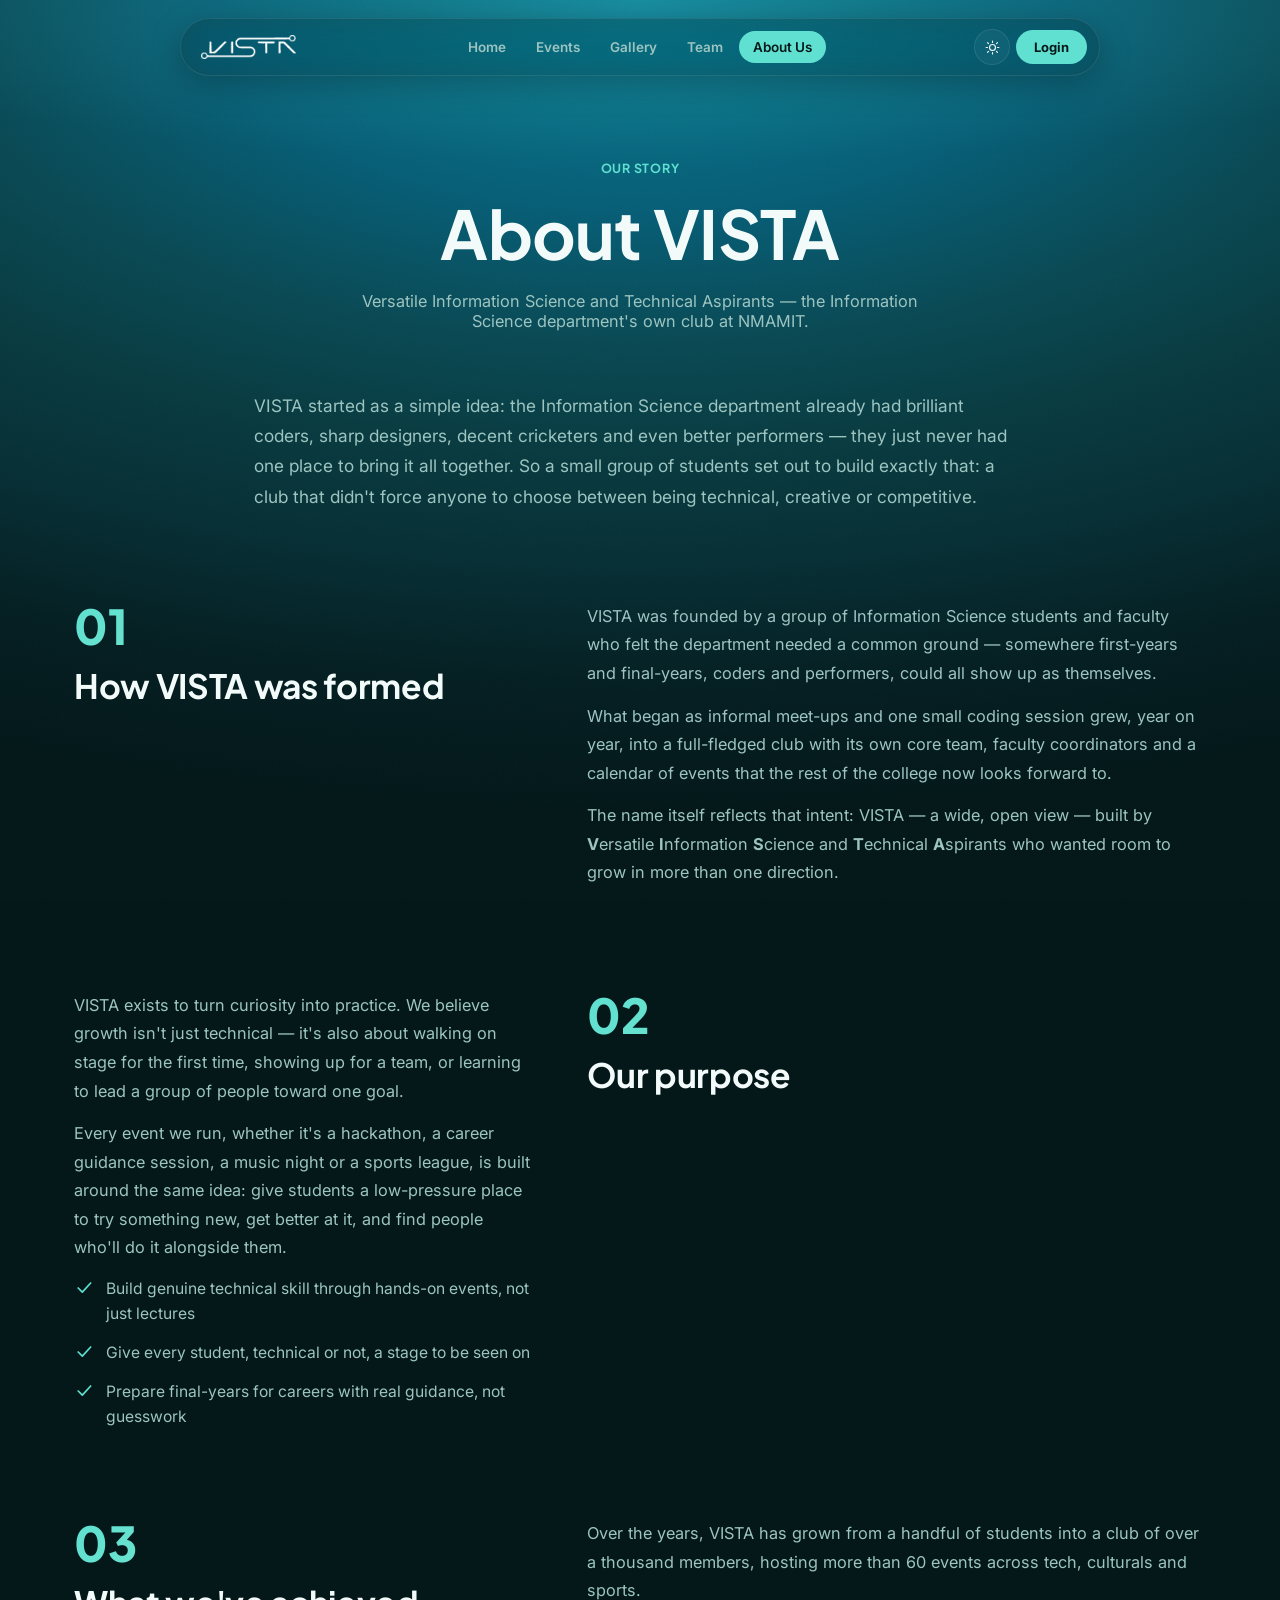
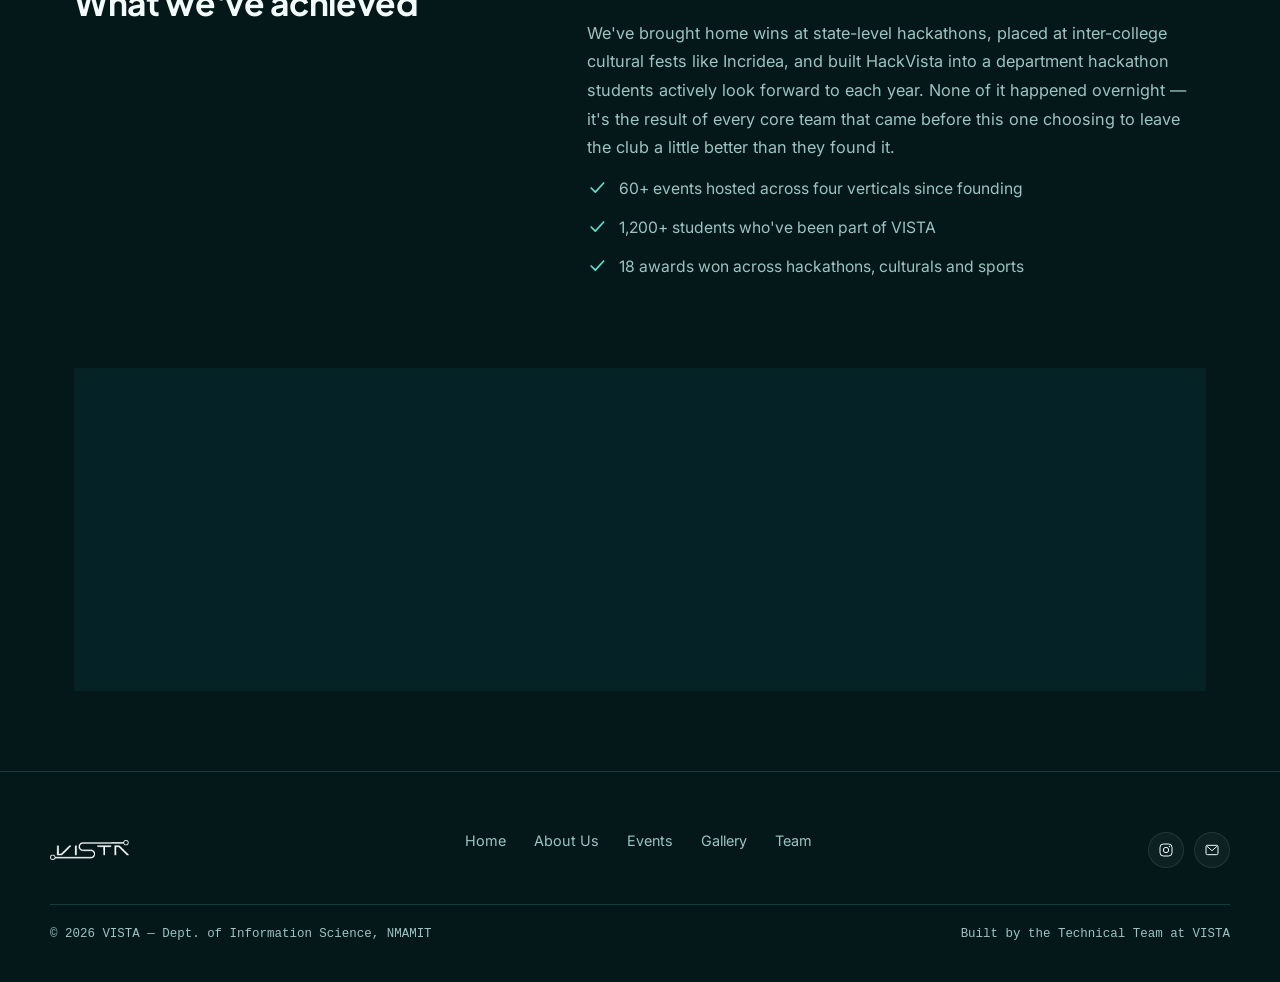
==== about/index.html @ de06e96b "website frontend" ====
<!DOCTYPE html>
<html lang="en" data-theme="dark">
<head>
<meta charset="UTF-8">
<meta name="viewport" content="width=device-width, initial-scale=1.0">
<title>About Us — VISTA</title>
<link rel="preconnect" href="https://fonts.googleapis.com">
<link rel="preconnect" href="https://fonts.gstatic.com" crossorigin>
<link href="https://fonts.googleapis.com/css2?family=Plus+Jakarta+Sans:wght@500;600;700;800&family=Inter:wght@400;500;600;700&display=swap" rel="stylesheet">
<link rel="stylesheet" href="/css/styles.css">
</head>
<body>

<div class="navwrap">
  <nav>
    <a href="/" class="nav-brand">
      <img src="/assets/images/vista-logo.png" alt="Vista logo">
    </a>
    <div class="nav-links" id="navLinks">
      <a href="/">Home</a>
      <a href="/events/">Events</a>
      <a href="/gallery/">Gallery</a>
      <a href="/team/">Team</a>
      <a href="/about/" class="active">About Us</a>
    </div>
    <div class="nav-actions">
      <button class="icon-btn" id="themeToggle" title="Toggle theme">
        <svg id="themeIcon" viewBox="0 0 24 24" fill="none" width="17" height="17"><path d="M12 3v2M12 19v2M5 5l1.4 1.4M17.6 17.6L19 19M3 12h2M19 12h2M5 19l1.4-1.4M17.6 6.4L19 5" stroke="currentColor" stroke-width="1.6" stroke-linecap="round"/><circle cx="12" cy="12" r="4.2" stroke="currentColor" stroke-width="1.6"/></svg>
      </button>
      <button class="login-btn">Login</button>
      <button class="hamburger" id="hamburger"><span></span></button>
    </div>
  </nav>
</div>
<div class="mobile-menu" id="mobileMenu">
  <a href="/">Home</a>
  <a href="/events/">Events</a>
  <a href="/gallery/">Gallery</a>
  <a href="/team/">Team</a>
  <a href="/about/" class="active">About Us</a>
</div>

<main class="page">
  <div class="page-header">
    <span class="eyebrow-label mono">Our Story</span>
    <h1>About VISTA</h1>
    <p>Versatile Information Science and Technical Aspirants — the Information Science department's own club at NMAMIT.</p>
  </div>

  <div class="about-hero-block reveal">
    <p>VISTA started as a simple idea: the Information Science department already had brilliant coders, sharp designers, decent cricketers and even better performers — they just never had one place to bring it all together. So a small group of students set out to build exactly that: a club that didn't force anyone to choose between being technical, creative or competitive.</p>
  </div>

  <div class="about-story">

    <div class="about-row reveal">
      <div class="about-row-media">
        <span class="about-row-num">01</span>
        <h2 style="font-size:clamp(1.5rem,3vw,2.1rem);">How VISTA was formed</h2>
      </div>
      <div class="about-row-text">
        <p>VISTA was founded by a group of Information Science students and faculty who felt the department needed a common ground — somewhere first-years and final-years, coders and performers, could all show up as themselves.</p>
        <p>What began as informal meet-ups and one small coding session grew, year on year, into a full-fledged club with its own core team, faculty coordinators and a calendar of events that the rest of the college now looks forward to.</p>
        <p>The name itself reflects that intent: VISTA — a wide, open view — built by <strong>V</strong>ersatile <strong>I</strong>nformation <strong>S</strong>cience and <strong>T</strong>echnical <strong>A</strong>spirants who wanted room to grow in more than one direction.</p>
      </div>
    </div>

    <div class="about-row reverse reveal">
      <div class="about-row-media">
        <span class="about-row-num">02</span>
        <h2 style="font-size:clamp(1.5rem,3vw,2.1rem);">Our purpose</h2>
      </div>
      <div class="about-row-text">
        <p>VISTA exists to turn curiosity into practice. We believe growth isn't just technical — it's also about walking on stage for the first time, showing up for a team, or learning to lead a group of people toward one goal.</p>
        <p>Every event we run, whether it's a hackathon, a career guidance session, a music night or a sports league, is built around the same idea: give students a low-pressure place to try something new, get better at it, and find people who'll do it alongside them.</p>
        <ul class="about-highlights">
          <li><svg viewBox="0 0 24 24" fill="none"><path d="M5 12l5 5L20 6" stroke="currentColor" stroke-width="2" stroke-linecap="round" stroke-linejoin="round"/></svg>Build genuine technical skill through hands-on events, not just lectures</li>
          <li><svg viewBox="0 0 24 24" fill="none"><path d="M5 12l5 5L20 6" stroke="currentColor" stroke-width="2" stroke-linecap="round" stroke-linejoin="round"/></svg>Give every student, technical or not, a stage to be seen on</li>
          <li><svg viewBox="0 0 24 24" fill="none"><path d="M5 12l5 5L20 6" stroke="currentColor" stroke-width="2" stroke-linecap="round" stroke-linejoin="round"/></svg>Prepare final-years for careers with real guidance, not guesswork</li>
        </ul>
      </div>
    </div>

    <div class="about-row reveal">
      <div class="about-row-media">
        <span class="about-row-num">03</span>
        <h2 style="font-size:clamp(1.5rem,3vw,2.1rem);">What we've achieved</h2>
      </div>
      <div class="about-row-text">
        <p>Over the years, VISTA has grown from a handful of students into a club of over a thousand members, hosting more than 60 events across tech, culturals and sports.</p>
        <p>We've brought home wins at state-level hackathons, placed at inter-college cultural fests like Incridea, and built HackVista into a department hackathon students actively look forward to each year. None of it happened overnight — it's the result of every core team that came before this one choosing to leave the club a little better than they found it.</p>
        <ul class="about-highlights">
          <li><svg viewBox="0 0 24 24" fill="none"><path d="M5 12l5 5L20 6" stroke="currentColor" stroke-width="2" stroke-linecap="round" stroke-linejoin="round"/></svg>60+ events hosted across four verticals since founding</li>
          <li><svg viewBox="0 0 24 24" fill="none"><path d="M5 12l5 5L20 6" stroke="currentColor" stroke-width="2" stroke-linecap="round" stroke-linejoin="round"/></svg>1,200+ students who've been part of VISTA</li>
          <li><svg viewBox="0 0 24 24" fill="none"><path d="M5 12l5 5L20 6" stroke="currentColor" stroke-width="2" stroke-linecap="round" stroke-linejoin="round"/></svg>18 awards won across hackathons, culturals and sports</li>
        </ul>
      </div>
    </div>

    <div class="about-goal-card glass reveal">
      <span class="eyebrow-label">Looking ahead</span>
      <h2>Our current goal</h2>
      <p>Right now, VISTA is focused on making career guidance as core to the club as our hackathons and fests already are — pairing students with mentorship, interview prep and industry exposure earlier in their degree. Alongside that, we're working to expand our tech events, deepen ties with alumni, and make sure every student in the department has a genuine reason to walk through VISTA's door at least once.</p>
    </div>

  </div>
</main>

<div class="lightbox" id="lightbox" aria-hidden="true">
  <button class="lightbox-close" id="lightboxClose" aria-label="Close image">&times;</button>
  <img id="lightboxImg" src="" alt="">
</div>

<footer>
  <div class="footer-inner">
    <div class="footer-brand">
      <img src="/assets/images/vista-logo.png" alt="Vista logo" style="height:20px;width:auto;filter:var(--logo-filter,none);">
    </div>
    <div class="footer-links">
      <a href="/">Home</a>
      <a href="/about/" class="active">About Us</a>
      <a href="/events/">Events</a>
      <a href="/gallery/">Gallery</a>
      <a href="/team/">Team</a>
    </div>
    <div class="social-row">
      <a class="icon-btn" href="https://www.instagram.com/vista_nmamit/" target="_blank" rel="noopener" aria-label="Instagram"><svg viewBox="0 0 24 24" width="16" height="16" fill="none"><rect x="3" y="3" width="18" height="18" rx="5" stroke="currentColor" stroke-width="1.5"/><circle cx="12" cy="12" r="4" stroke="currentColor" stroke-width="1.5"/><circle cx="17.2" cy="6.8" r="1" fill="currentColor"/></svg></a>
      <a class="icon-btn" href="#" aria-label="Email"><svg viewBox="0 0 24 24" width="16" height="16" fill="none"><rect x="3" y="5" width="18" height="14" rx="2" stroke="currentColor" stroke-width="1.5"/><path d="M4 6l8 7 8-7" stroke="currentColor" stroke-width="1.5"/></svg></a>
    </div>
  </div>
  <div class="footer-bottom">
    <span>© 2026 VISTA — Dept. of Information Science, NMAMIT</span>
    <span>Built by the Technical Team at VISTA</span>
  </div>
</footer>

<script src="/js/main.js"></script>
</body>
</html>
---- css/styles.css ----
:root[data-theme="dark"]{
  --bg-deep:#04181A;
  --bg-mid:#0B2C2E;
  --bg-light:#123E40;
  --card:rgba(18,62,64,0.45);
  --card-solid:#0E3335;
  --accent:#5FE0D0;
  --accent-2:#8FE9C9;
  --accent-dim:#2E8C86;
  --text-primary:#F2FBFA;
  --text-muted:#9CC4C0;
  --border:rgba(95,224,208,0.18);
  --glass-bg:rgba(14,51,53,0.4);
  --glass-border:rgba(255,255,255,0.09);
  --grain-opacity:0.05;
  --page-gradient:radial-gradient(ellipse 130% 90% at 50% 0%, #0B7E97 0%, #086C82 14%, #075E76 26%, #0A4A55 42%, #093B40 56%, #072F35 70%, #051F22 85%, #04181A 100%);
  --cursor-glow:rgba(95,224,208,0.5);
}
/* Fixed gradient (matches the VISTA logo's own background) — stays constant across themes so the
   logo and hero always blend correctly, no matter which theme is active. */
:root{
  --hero-gradient:radial-gradient(ellipse 130% 90% at 50% 0%, #0B7E97 0%, #086C82 14%, #075E76 26%, #0A4A55 42%, #093B40 56%, #072F35 70%, #051F22 85%, #04181A 100%);
}
:root[data-theme="light"]{
  --bg-deep:#F3FAF9;
  --bg-mid:#E7F3F1;
  --bg-light:#DBEEEC;
  --card:rgba(255,255,255,0.55);
  --card-solid:#FFFFFF;
  --accent:#0E8C82;
  --accent-2:#159C7C;
  --accent-dim:#5FBDB2;
  --text-primary:#082A2B;
  --text-muted:#456866;
  --border:rgba(14,140,130,0.2);
  --glass-bg:rgba(255,255,255,0.45);
  --glass-border:rgba(14,140,130,0.15);
  --grain-opacity:0.03;
  --logo-filter:invert(1) brightness(0.35) sepia(1) saturate(4) hue-rotate(130deg);
  --page-gradient:radial-gradient(ellipse 130% 90% at 50% 0%, #8FE0D6 0%, #A9E8DF 14%, #C7F0E8 28%, #DEF5F0 44%, #EBF9F5 60%, #F3FAF9 80%, #F3FAF9 100%);
  --cursor-glow:rgba(14,140,130,0.45);
}
*{margin:0;padding:0;box-sizing:border-box;}
html{scroll-behavior:smooth;}
body{
  background:var(--page-gradient) fixed;
  background-color:var(--bg-deep);
  background-size:cover;
  color:var(--text-primary);
  font-family:'Inter',sans-serif;
  overflow-x:hidden;
  transition:background-color .4s ease,color .4s ease;
  position:relative;
}
h1,h2,h3,.display{font-family:'Plus Jakarta Sans',sans-serif; font-weight:700; letter-spacing:-0.01em;}
.mono{font-family:'Plus Jakarta Sans',sans-serif; letter-spacing:0.02em;}
a{color:inherit; text-decoration:none;}
img{max-width:100%; display:block;}
button{font-family:inherit;}

/* subtle grain, kept very light so it reads as texture not "scanline" tech */
body::before{
  content:"";
  position:fixed;inset:0;
  pointer-events:none;
  z-index:998;
  opacity:calc(var(--grain-opacity) * 0.5);
  background-image:url("data:image/svg+xml,%3Csvg xmlns='http://www.w3.org/2000/svg' width='120' height='120'%3E%3Cfilter id='n'%3E%3CfeTurbulence type='fractalNoise' baseFrequency='0.9' numOctaves='2' stitchTiles='stitch'/%3E%3C/filter%3E%3Crect width='100%25' height='100%25' filter='url(%23n)'/%3E%3C/svg%3E");
  mix-blend-mode:overlay;
}

/* ===== Glass Navbar ===== */
.navwrap{position:fixed; top:18px; left:0; right:0; z-index:100; display:flex; justify-content:center; padding:0 20px;}
nav{
  display:flex; align-items:center; gap:6px;
  padding:10px 12px 10px 20px;
  background:var(--glass-bg);
  backdrop-filter:blur(18px) saturate(160%);
  -webkit-backdrop-filter:blur(18px) saturate(160%);
  border:1px solid var(--glass-border);
  border-radius:100px;
  box-shadow:0 8px 32px rgba(0,0,0,0.25);
  transition:background .3s ease,border-color .3s ease;
  max-width:920px; width:100%;
}
.nav-brand{display:flex; align-items:center; gap:9px; margin-right:10px; white-space:nowrap;}
.nav-brand img{height:24px; width:auto; display:block; filter:var(--logo-filter,none);}
.nav-brand span{font-family:'Plus Jakarta Sans',sans-serif; font-weight:700; font-size:15px; letter-spacing:0.04em;}
.nav-links{display:flex; align-items:center; justify-content:center; gap:2px; flex:1;}
.nav-links a{
  position:relative; padding:8px 14px; font-size:13.5px; font-weight:600;
  color:var(--text-muted); border-radius:100px; transition:color .25s;
}
.nav-links a:hover{color:var(--text-primary);}
.nav-links a.active{color:var(--bg-deep); background:var(--accent);}
.nav-actions{display:flex; align-items:center; gap:6px;}
.icon-btn{
  width:36px; height:36px; border-radius:50%; border:1px solid var(--glass-border);
  background:rgba(255,255,255,0.04); display:flex; align-items:center; justify-content:center;
  color:var(--text-primary); transition:background .2s,transform .2s; flex-shrink:0;
}
.icon-btn:hover{background:rgba(255,255,255,0.1); transform:scale(1.06);}
.login-btn{
  padding:9px 18px; border-radius:100px; background:var(--accent); color:var(--bg-deep);
  font-weight:700; font-size:13px; border:none; white-space:nowrap; transition:transform .2s,box-shadow .2s;
}
.login-btn:hover{transform:translateY(-1px); box-shadow:0 6px 18px rgba(95,224,208,0.35);}
.hamburger{display:none; width:36px; height:36px; border-radius:50%; border:1px solid var(--glass-border); background:rgba(255,255,255,0.04); align-items:center; justify-content:center;}
.hamburger span{display:block; width:16px; height:1.5px; background:var(--text-primary); position:relative;}
.hamburger span::before,.hamburger span::after{content:"";position:absolute;left:0;width:16px;height:1.5px;background:var(--text-primary);}
.hamburger span::before{top:-5px;} .hamburger span::after{top:5px;}

.mobile-menu{
  position:fixed; top:80px; left:16px; right:16px; z-index:99;
  background:var(--glass-bg); backdrop-filter:blur(20px);
  border:1px solid var(--glass-border); border-radius:22px; padding:14px;
  display:none; flex-direction:column; gap:2px;
  box-shadow:0 12px 40px rgba(0,0,0,0.3);
}
.mobile-menu.open{display:flex;}
.mobile-menu a{padding:13px 16px; border-radius:14px; font-weight:600; color:var(--text-primary); font-size:15px;}
.mobile-menu a.active{background:var(--accent); color:var(--bg-deep);}

@media(max-width:860px){
  .nav-links{display:none;}
  .hamburger{display:flex;}
}

/* ===== Pages ===== */
.page{display:block;}

/* ===== HERO — full logo-gradient cover ===== */
.hero{
  position:relative; min-height:100vh; display:flex; flex-direction:column; align-items:center; justify-content:center;
  text-align:center; overflow:hidden; padding:120px 20px 80px;
  background:var(--hero-gradient);
}
.hero::after{
  content:""; position:absolute; inset:0;
  background-image:url("data:image/svg+xml,%3Csvg xmlns='http://www.w3.org/2000/svg' width='140' height='140'%3E%3Cfilter id='n'%3E%3CfeTurbulence type='fractalNoise' baseFrequency='0.85' numOctaves='3' stitchTiles='stitch'/%3E%3C/filter%3E%3Crect width='100%25' height='100%25' filter='url(%23n)'/%3E%3C/svg%3E");
  opacity:0.05; mix-blend-mode:overlay; pointer-events:none;
}
/* soft floating blobs instead of circuit lines — warmer, less "techy" */
.hero-blobs{position:absolute; inset:0; pointer-events:none; overflow:hidden;}
.hero-blobs .blob{position:absolute; border-radius:50%; filter:blur(70px); opacity:.45; animation:floatBlob 14s ease-in-out infinite;}
.blob.b1{width:420px; height:420px; background:#5FE0D0; top:-120px; left:-80px; animation-delay:0s;}
.blob.b2{width:360px; height:360px; background:#8FE9C9; bottom:-140px; right:-60px; animation-delay:-4s;}
.blob.b3{width:280px; height:280px; background:#0B7E97; top:40%; left:60%; animation-delay:-8s;}
@keyframes floatBlob{0%,100%{transform:translate(0,0) scale(1);}50%{transform:translate(30px,-30px) scale(1.08);}}
.hero-inner{position:relative; z-index:2; max-width:880px;}
.hero-eyebrow{
  display:inline-flex; align-items:center; gap:8px; padding:7px 16px; border-radius:100px;
  background:rgba(255,255,255,0.08); border:1px solid rgba(255,255,255,0.18);
  backdrop-filter:blur(10px); font-family:'Plus Jakarta Sans',sans-serif; font-weight:600; font-size:12.5px;
  letter-spacing:0.05em; color:#EAFBF8; margin-bottom:32px;
}
.hero-eyebrow .dot{width:6px;height:6px;border-radius:50%;background:#7CFFE0; box-shadow:0 0 8px #7CFFE0; animation:pulse 1.8s infinite;}
@keyframes pulse{0%,100%{opacity:1;}50%{opacity:.3;}}
.hero-logo{
  width:min(680px,86vw); height:auto; margin:0 auto 28px; display:block;
  filter:drop-shadow(0 6px 40px rgba(0,0,0,0.25));
  animation:heroFloat 6s ease-in-out infinite;
}
@keyframes heroFloat{0%,100%{transform:translateY(0);}50%{transform:translateY(-10px);}}
.hero .hero-fullname{
  font-family:'Plus Jakarta Sans',sans-serif; font-weight:700; font-size:clamp(.85rem,1.6vw,1.05rem);
  letter-spacing:0.08em; text-transform:uppercase; color:#7CFFE0; margin:0 auto 18px;
}
.hero p.tagline{
  font-size:clamp(1.05rem,2vw,1.35rem); color:rgba(255,255,255,0.88); font-weight:400;
  max-width:560px; margin:0 auto 40px; line-height:1.55;
}
.hero-ctas{display:flex; gap:14px; justify-content:center; flex-wrap:wrap;}
.btn-solid{
  padding:15px 30px; border-radius:100px; background:#FFFFFF; color:#054A56; font-weight:700;
  font-size:14.5px; border:none; transition:transform .25s,box-shadow .25s;
}
.btn-solid:hover{transform:translateY(-2px); box-shadow:0 10px 30px rgba(255,255,255,0.25);}
.btn-ghost{
  padding:15px 30px; border-radius:100px; background:rgba(255,255,255,0.08); color:#fff; font-weight:700;
  font-size:14.5px; border:1px solid rgba(255,255,255,0.35); backdrop-filter:blur(10px);
  transition:transform .25s,background .25s;
}
.btn-ghost:hover{transform:translateY(-2px); background:rgba(255,255,255,0.16);}
.scroll-cue{position:absolute; bottom:34px; left:50%; transform:translateX(-50%); z-index:2; display:flex; flex-direction:column; align-items:center; gap:8px;}
.scroll-cue span{font-family:'Space Mono',monospace; font-size:10px; letter-spacing:0.2em; color:rgba(255,255,255,0.7); text-transform:uppercase;}
.scroll-cue .mouse{width:22px; height:36px; border:1.5px solid rgba(255,255,255,0.55); border-radius:12px; position:relative;}
.scroll-cue .mouse::before{content:""; position:absolute; top:6px; left:50%; width:3px; height:7px; background:#fff; border-radius:2px; transform:translateX(-50%); animation:scrolldown 1.6s infinite;}
@keyframes scrolldown{0%{opacity:1; top:6px;}70%{opacity:0; top:18px;}100%{opacity:0; top:6px;}}

/* ===== Sections common ===== */
section.block{padding:110px 24px; max-width:1180px; margin:0 auto; position:relative;}
.eyebrow-label{font-family:'Plus Jakarta Sans',sans-serif; font-weight:700; font-size:12.5px; letter-spacing:0.06em; text-transform:uppercase; color:var(--accent); margin-bottom:14px; display:block;}
.section-head{max-width:640px; margin-bottom:60px;}
.section-head h2{font-size:clamp(2.1rem,4.5vw,3.2rem); line-height:1.05; margin-bottom:16px;}
.section-head p{color:var(--text-muted); font-size:1.05rem; line-height:1.6;}

.reveal{opacity:0; transform:translateY(44px) scale(.97); transition:opacity 1s cubic-bezier(.2,.8,.2,1),transform 1s cubic-bezier(.2,.8,.2,1);}
.reveal.in{opacity:1; transform:translateY(0) scale(1);}

/* Glass card base */
.glass{
  background:var(--glass-bg);
  backdrop-filter:blur(16px) saturate(160%);
  -webkit-backdrop-filter:blur(16px) saturate(160%);
  border:1px solid var(--glass-border);
  border-radius:22px;
}

/* About + What we do */
.about-grid{display:grid; grid-template-columns:1.1fr 1fr; gap:60px; align-items:start;}
.about-grid p{color:var(--text-muted); line-height:1.75; font-size:1.02rem; margin-bottom:16px;}
.what-grid{display:grid; grid-template-columns:repeat(2,1fr); gap:22px; margin-top:16px;}
.what-card{
  position:relative; overflow:hidden; border-radius:26px; min-height:340px;
  display:flex; flex-direction:column; justify-content:flex-end; padding:32px;
  transition:transform .45s cubic-bezier(.2,.8,.2,1);
}
.what-card:hover{transform:translateY(-8px) scale(1.01);}
.what-card .what-bg{position:absolute; inset:0; z-index:0;}
.what-card .what-bg img{width:100%; height:100%; object-fit:cover; transition:transform .6s ease;}
.what-card:hover .what-bg img{transform:scale(1.08);}
.what-card .what-bg::after{
  content:""; position:absolute; inset:0;
  background:linear-gradient(180deg, rgba(4,24,26,0.05) 0%, rgba(4,24,26,0.55) 55%, rgba(4,24,26,0.92) 100%);
}
.what-card .what-content{position:relative; z-index:1;}
.what-card .what-icon{
  width:48px; height:48px; border-radius:14px; background:rgba(255,255,255,0.14);
  backdrop-filter:blur(6px); display:flex; align-items:center; justify-content:center; margin-bottom:16px;
}
.what-card .what-icon svg{width:24px;height:24px; color:#fff;}
.what-card h3{font-size:1.5rem; margin-bottom:8px; color:#fff;}
.what-card p{color:rgba(255,255,255,0.82); font-size:.98rem; line-height:1.55; max-width:420px;}
@media(max-width:900px){.about-grid{grid-template-columns:1fr;} .what-grid{grid-template-columns:1fr;}}

/* Achievements — modern editorial style, same bg as rest of site */
.ach-band{position:relative; overflow:hidden;}
.ach-stats-row{
  display:flex; flex-wrap:wrap; gap:0; margin-bottom:64px;
  border-top:1px solid var(--border); border-bottom:1px solid var(--border);
}
.ach-stat-card{
  flex:1; min-width:160px; padding:36px 24px; text-align:left; position:relative;
}
.ach-stat-card:not(:last-child)::after{
  content:""; position:absolute; top:20%; bottom:20%; right:0; width:1px; background:var(--border);
}
.ach-stat-card .stat{font-family:'Plus Jakarta Sans',sans-serif; font-weight:800; font-size:clamp(2.2rem,4.2vw,3.4rem); line-height:1; background:linear-gradient(135deg,var(--accent),var(--accent-2)); -webkit-background-clip:text; background-clip:text; color:transparent;}
.ach-stat-card .label{color:var(--text-muted); font-size:.88rem; margin-top:10px; letter-spacing:.02em;}
@media(max-width:700px){.ach-stat-card{min-width:50%;} .ach-stat-card:nth-child(2)::after{display:none;}}

.wins-grid{display:grid; grid-template-columns:repeat(3,1fr); gap:22px;}
.win-card{
  position:relative; overflow:hidden; border-radius:24px; min-height:300px;
  display:flex; flex-direction:column; justify-content:flex-end; padding:26px;
  transition:transform .45s cubic-bezier(.2,.8,.2,1);
}
.win-card:hover{transform:translateY(-8px) scale(1.01);}
.win-card .win-bg{position:absolute; inset:0; z-index:0;}
.win-card .win-bg img{width:100%; height:100%; object-fit:cover; transition:transform .6s ease;}
.win-card:hover .win-bg img{transform:scale(1.08);}
.win-card .win-bg::after{
  content:""; position:absolute; inset:0;
  background:linear-gradient(180deg, rgba(4,24,26,0.1) 0%, rgba(4,24,26,0.55) 55%, rgba(4,24,26,0.92) 100%);
}
.win-card .win-content{position:relative; z-index:1;}
.win-card .badge{
  position:absolute; top:20px; right:20px; z-index:1;
  width:42px; height:42px; border-radius:50%; display:flex; align-items:center; justify-content:center;
  background:rgba(255,255,255,0.14); backdrop-filter:blur(8px); border:1px solid rgba(255,255,255,0.25);
  font-size:19px;
}
.win-card h4{font-size:1.15rem; margin-bottom:4px; line-height:1.3; color:#fff;}
.win-card .win-event{color:var(--accent-2); font-size:.8rem; font-weight:600; margin-bottom:5px; display:block;}
.win-card p.win-year{color:rgba(255,255,255,0.72); font-size:.8rem;}
@media(max-width:900px){.wins-grid{grid-template-columns:1fr;}}

/* Footer */
footer{padding:60px 24px 40px; border-top:1px solid var(--border); margin-top:40px;}
.footer-inner{max-width:1180px; margin:0 auto; display:flex; justify-content:space-between; flex-wrap:wrap; gap:30px;}
.footer-brand{display:flex; align-items:center; gap:10px;}
.footer-brand span{font-family:'Syne',sans-serif; font-weight:700; letter-spacing:.06em;}
.footer-links{display:flex; gap:28px; flex-wrap:wrap;}
.footer-links a{color:var(--text-muted); font-size:.9rem; transition:color .2s;}
.footer-links a:hover{color:var(--accent);}
.social-row{display:flex; gap:10px;}
.footer-bottom{max-width:1180px; margin:36px auto 0; padding-top:22px; border-top:1px solid var(--border); font-size:.78rem; color:var(--text-muted); font-family:'Space Mono',monospace; display:flex; justify-content:space-between; flex-wrap:wrap; gap:10px;}

/* ===== Page header for inner pages ===== */
.page-header{padding:160px 24px 60px; text-align:center; position:relative; overflow:hidden;}
.page-header::before{
  content:""; position:absolute; inset:0; z-index:-1;
  background:radial-gradient(ellipse 100% 60% at 50% 0%, rgba(95,224,208,0.16), transparent 70%);
}
.page-header .eyebrow-label{justify-content:center; display:flex;}
.page-header h1{font-size:clamp(2.6rem,6vw,4.2rem);}
.page-header p{color:var(--text-muted); max-width:560px; margin:16px auto 0; font-size:1.02rem;}

/* ===== Events ===== */
.events-grid{max-width:1180px; margin:0 auto; padding:0 24px 120px; display:grid; grid-template-columns:repeat(2,1fr); gap:26px;}
.event-card{overflow:hidden; display:flex; flex-direction:column; transition:transform .35s, border-color .35s;}
.event-card:hover{transform:translateY(-6px); border-color:var(--accent);}
.event-poster{position:relative; aspect-ratio:16/9; overflow:hidden;}
.event-poster img{width:100%; height:100%; object-fit:cover; transition:transform .5s;}
.event-card:hover .event-poster img{transform:scale(1.06);}
.event-tag{position:absolute; top:14px; left:14px; padding:6px 12px; border-radius:100px; background:rgba(4,24,26,0.6); backdrop-filter:blur(8px); font-family:'Space Mono',monospace; font-size:10.5px; letter-spacing:.08em; color:#fff; text-transform:uppercase; border:1px solid rgba(255,255,255,0.2);}
.event-body{padding:24px;}
.event-body h3{font-size:1.3rem; margin-bottom:10px;}
.event-body p.desc{color:var(--text-muted); font-size:.92rem; line-height:1.6; margin-bottom:18px;}
.event-meta{display:grid; grid-template-columns:1fr 1fr; gap:10px; font-size:.82rem; color:var(--text-muted); border-top:1px solid var(--border); padding-top:16px;}
.event-meta div{display:flex; gap:8px; align-items:flex-start;}
.event-meta svg{width:15px;height:15px; flex-shrink:0; color:var(--accent); margin-top:1px;}
.event-meta b{color:var(--text-primary); font-weight:600; display:block; font-size:.82rem;}
@media(max-width:800px){.events-grid{grid-template-columns:1fr;}}

/* ===== Gallery ===== */
.gallery-list{max-width:1180px; margin:0 auto; padding:0 24px 120px; display:flex; flex-direction:column; gap:70px;}
.gallery-event-head{display:flex; justify-content:space-between; align-items:flex-end; margin-bottom:22px; flex-wrap:wrap; gap:14px;}
.gallery-event-head h3{font-size:1.5rem;}
.gallery-event-head .gdate{color:var(--text-muted); font-family:'Space Mono',monospace; font-size:.78rem;}
.drive-btn{display:inline-flex; align-items:center; gap:8px; padding:10px 18px; border-radius:100px; font-size:.82rem; font-weight:700; color:var(--bg-deep); background:var(--accent); transition:transform .2s;}
.drive-btn:hover{transform:translateY(-2px);}
.photo-row{display:grid; grid-template-columns:repeat(4,1fr); gap:14px;}
.photo-row a{border-radius:16px; overflow:hidden; aspect-ratio:1/1; position:relative; display:block;}
.photo-row img{width:100%;height:100%;object-fit:cover; transition:transform .4s;}
.photo-row a:hover img{transform:scale(1.08);}
.photo-row a::after{content:"";position:absolute;inset:0;background:linear-gradient(180deg,transparent 60%,rgba(0,0,0,.35));}
@media(max-width:760px){.photo-row{grid-template-columns:repeat(2,1fr);}}

/* ===== Team ===== */
.team-section{max-width:1180px; margin:0 auto; padding:0 24px 60px;}
.team-group-title{display:flex; align-items:center; gap:14px; margin:70px 0 28px;}
.team-group-title h3{font-size:1.5rem; white-space:nowrap;}
.team-group-title .rule{flex:1; height:1px; background:var(--border);}
.team-grid{display:grid; grid-template-columns:repeat(4,1fr); gap:22px;}
.team-card{overflow:hidden; text-align:center; padding-bottom:22px; transition:transform .3s,border-color .3s;}
.team-card:hover{transform:translateY(-6px); border-color:var(--accent);}
.team-photo{aspect-ratio:1/1; overflow:hidden;}
.team-photo img{width:100%;height:100%;object-fit:cover;}
.team-card h4{margin:18px 0 3px; font-size:1.05rem;}
.team-card .role{color:var(--accent); font-family:'Space Mono',monospace; font-size:.72rem; letter-spacing:.06em; text-transform:uppercase; margin-bottom:14px; display:block;}
.team-social{display:flex; justify-content:center; gap:10px;}
.team-social a{width:32px;height:32px; border-radius:50%; border:1px solid var(--glass-border); display:flex; align-items:center; justify-content:center; color:var(--text-muted); transition:.2s;}
.team-social a:hover{background:var(--accent); color:var(--bg-deep); border-color:var(--accent);}
.team-social svg{width:15px;height:15px;}
@media(max-width:900px){.team-grid{grid-template-columns:repeat(2,1fr);}}

/* ===== Lightbox ===== */
.lightbox{position:fixed; inset:0; z-index:1000; background:rgba(2,10,11,0.92); display:none; align-items:center; justify-content:center; padding:50px; cursor:zoom-out;}
.lightbox.open{display:flex;}
.lightbox img{max-width:92vw; max-height:88vh; width:auto; height:auto; border-radius:14px; box-shadow:0 24px 70px rgba(0,0,0,0.55); opacity:0; transform:scale(.96); transition:opacity .25s ease, transform .25s ease;}
.lightbox.open img{opacity:1; transform:scale(1);}
.lightbox-close{
  position:fixed; top:26px; right:28px; width:44px; height:44px; border-radius:50%;
  background:rgba(255,255,255,0.08); border:1px solid rgba(255,255,255,0.25); color:#fff;
  font-size:22px; line-height:1; display:flex; align-items:center; justify-content:center;
  cursor:pointer; transition:background .2s,transform .2s; z-index:1001;
}
.lightbox-close:hover{background:rgba(255,255,255,0.18); transform:scale(1.06);}
.photo-row a{cursor:zoom-in;}

/* ===== About page ===== */
.about-hero-block{max-width:820px; margin:0 auto 90px; padding:0 24px;}
.about-hero-block p{color:var(--text-muted); font-size:1.08rem; line-height:1.75;}
.about-story{max-width:1180px; margin:0 auto; padding:0 24px 40px; display:flex; flex-direction:column; gap:90px;}
.about-row{display:grid; grid-template-columns:0.85fr 1.15fr; gap:56px; align-items:start;}
.about-row.reverse .about-row-media{order:2;}
.about-row.reverse .about-row-text{order:1;}
.about-row-text p{color:var(--text-muted); line-height:1.75; font-size:1.02rem; margin-bottom:14px;}
.about-row-num{
  font-family:'Plus Jakarta Sans',sans-serif; font-weight:800; font-size:3rem; line-height:1;
  background:linear-gradient(135deg,var(--accent),var(--accent-2)); -webkit-background-clip:text; background-clip:text; color:transparent;
  margin-bottom:14px; display:block;
}
.about-highlights{list-style:none; display:flex; flex-direction:column; gap:14px; margin-top:6px;}
.about-highlights li{display:flex; gap:12px; align-items:flex-start; color:var(--text-muted); line-height:1.6; font-size:.98rem;}
.about-highlights li svg{flex-shrink:0; width:20px; height:20px; color:var(--accent); margin-top:2px;}
.about-goal-card{padding:44px; border-radius:28px; text-align:center;}
.about-goal-card .eyebrow-label{justify-content:center; display:flex;}
.about-goal-card h2{font-size:clamp(1.6rem,3.2vw,2.3rem); margin-bottom:16px; max-width:680px; margin-left:auto; margin-right:auto;}
.about-goal-card p{color:var(--text-muted); max-width:680px; margin:0 auto; font-size:1.03rem; line-height:1.7;}
@media(max-width:860px){.about-row{grid-template-columns:1fr;} .about-row.reverse .about-row-media{order:1;} .about-row.reverse .about-row-text{order:2;}}

/* utility */
.container-pad{padding-left:24px; padding-right:24px;}
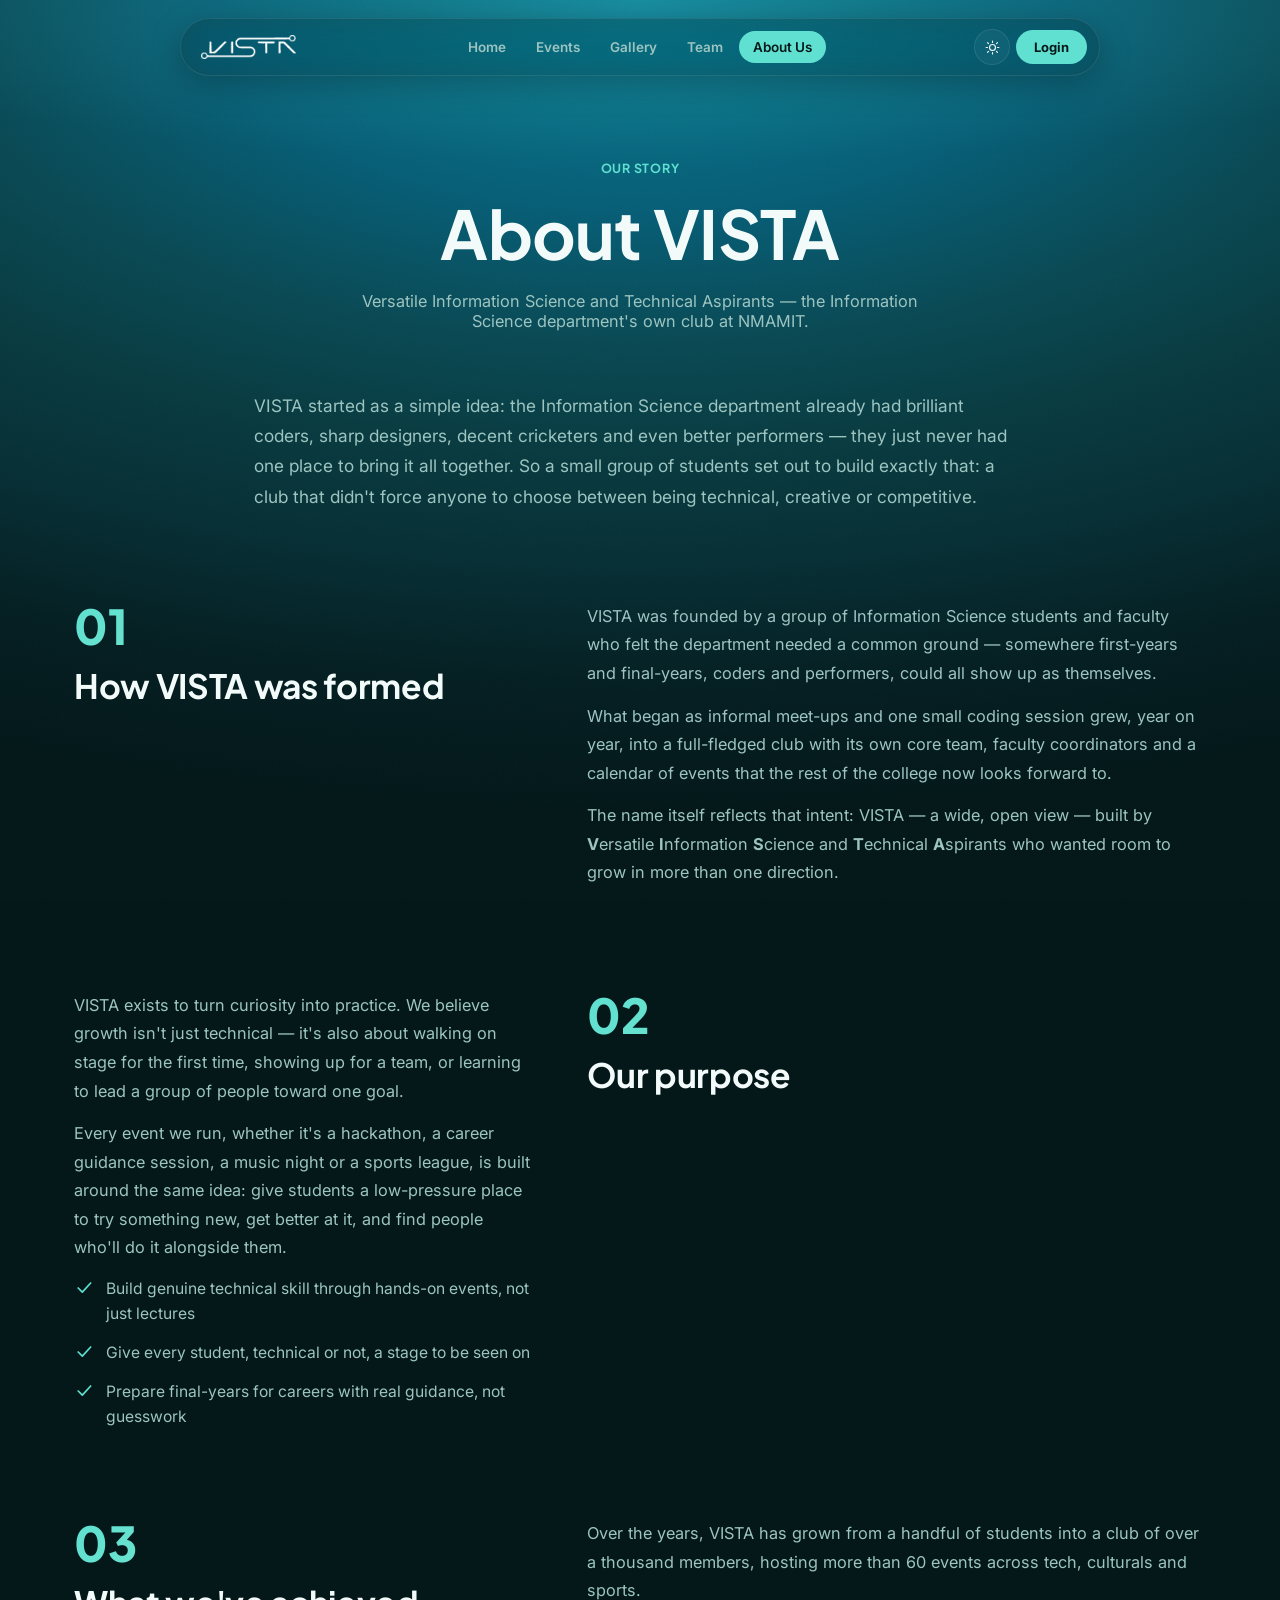
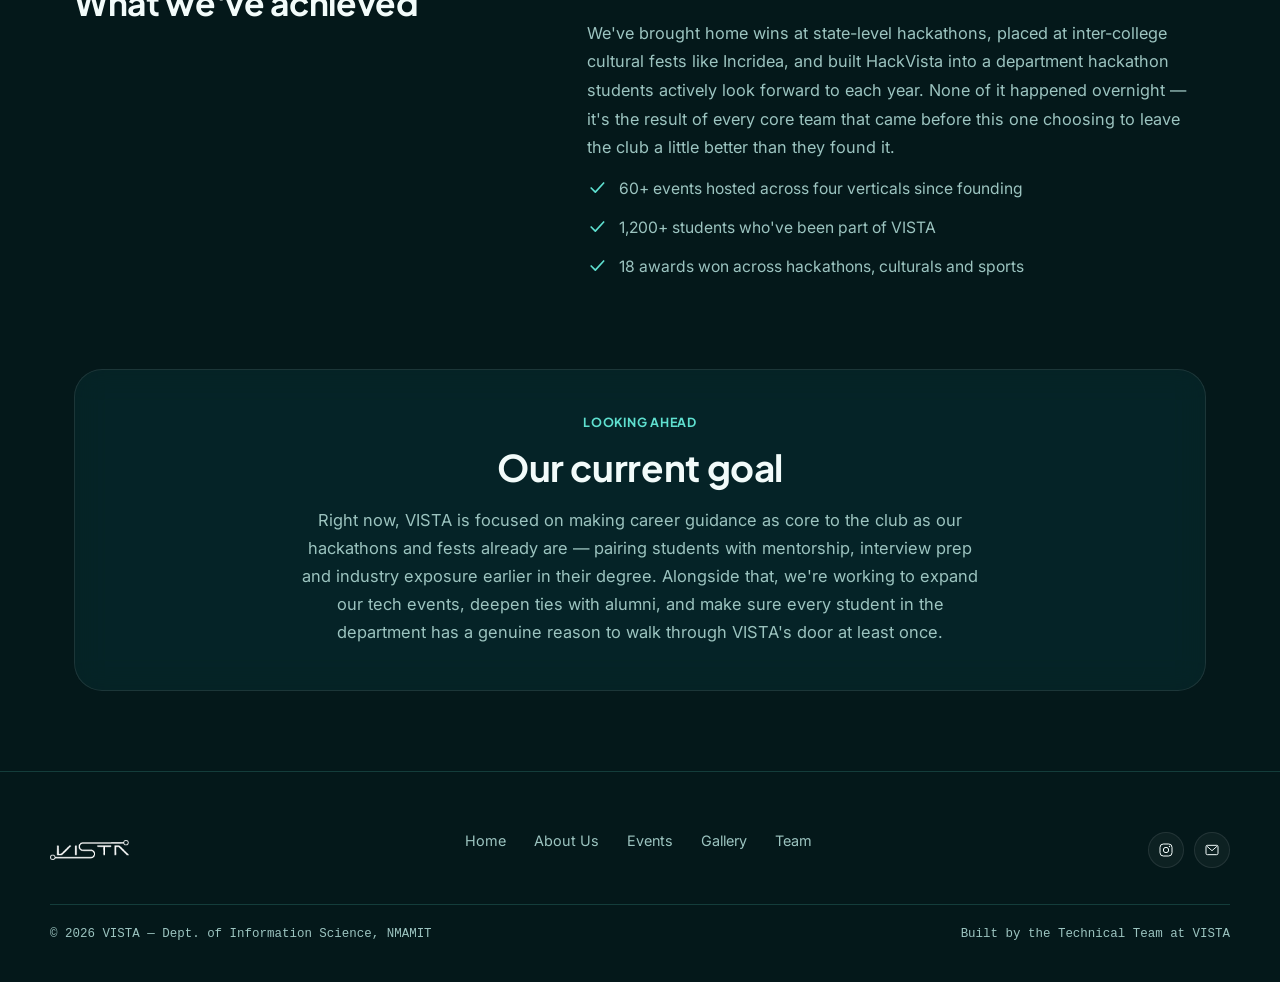
==== commit b04785ec: "DONE CHANGES" ====
--- a/about/index.html
+++ b/about/index.html
@@ -7,21 +7,21 @@
 <link rel="preconnect" href="https://fonts.googleapis.com">
 <link rel="preconnect" href="https://fonts.gstatic.com" crossorigin>
 <link href="https://fonts.googleapis.com/css2?family=Plus+Jakarta+Sans:wght@500;600;700;800&family=Inter:wght@400;500;600;700&display=swap" rel="stylesheet">
-<link rel="stylesheet" href="/css/styles.css">
+<link rel="stylesheet" href="../css/styles.css">
 </head>
 <body>
 
 <div class="navwrap">
   <nav>
-    <a href="/" class="nav-brand">
-      <img src="/assets/images/vista-logo.png" alt="Vista logo">
+    <a href="../index.html" class="nav-brand">
+      <img src="../assets/images/vista-logo.png" alt="Vista logo">
     </a>
     <div class="nav-links" id="navLinks">
-      <a href="/">Home</a>
-      <a href="/events/">Events</a>
-      <a href="/gallery/">Gallery</a>
-      <a href="/team/">Team</a>
-      <a href="/about/" class="active">About Us</a>
+      <a href="../index.html">Home</a>
+      <a href="../events/index.html">Events</a>
+      <a href="../gallery/index.html">Gallery</a>
+      <a href="../team/index.html">Team</a>
+      <a href="./index.html" class="active">About Us</a>
     </div>
     <div class="nav-actions">
       <button class="icon-btn" id="themeToggle" title="Toggle theme">
@@ -33,11 +33,11 @@
   </nav>
 </div>
 <div class="mobile-menu" id="mobileMenu">
-  <a href="/">Home</a>
-  <a href="/events/">Events</a>
-  <a href="/gallery/">Gallery</a>
-  <a href="/team/">Team</a>
-  <a href="/about/" class="active">About Us</a>
+  <a href="../index.html">Home</a>
+  <a href="../events/index.html">Events</a>
+  <a href="../gallery/index.html">Gallery</a>
+  <a href="../team/index.html">Team</a>
+  <a href="./index.html" class="active">About Us</a>
 </div>
 
 <main class="page">
@@ -114,14 +114,14 @@
 <footer>
   <div class="footer-inner">
     <div class="footer-brand">
-      <img src="/assets/images/vista-logo.png" alt="Vista logo" style="height:20px;width:auto;filter:var(--logo-filter,none);">
+      <img src="../assets/images/vista-logo.png" alt="Vista logo" style="height:20px;width:auto;filter:var(--logo-filter,none);">
     </div>
     <div class="footer-links">
-      <a href="/">Home</a>
-      <a href="/about/" class="active">About Us</a>
-      <a href="/events/">Events</a>
-      <a href="/gallery/">Gallery</a>
-      <a href="/team/">Team</a>
+      <a href="../index.html">Home</a>
+      <a href="./index.html" class="active">About Us</a>
+      <a href="../events/index.html">Events</a>
+      <a href="../gallery/index.html">Gallery</a>
+      <a href="../team/index.html">Team</a>
     </div>
     <div class="social-row">
       <a class="icon-btn" href="https://www.instagram.com/vista_nmamit/" target="_blank" rel="noopener" aria-label="Instagram"><svg viewBox="0 0 24 24" width="16" height="16" fill="none"><rect x="3" y="3" width="18" height="18" rx="5" stroke="currentColor" stroke-width="1.5"/><circle cx="12" cy="12" r="4" stroke="currentColor" stroke-width="1.5"/><circle cx="17.2" cy="6.8" r="1" fill="currentColor"/></svg></a>
@@ -134,6 +134,6 @@
   </div>
 </footer>
 
-<script src="/js/main.js"></script>
+<script src="../js/main.js"></script>
 </body>
 </html>
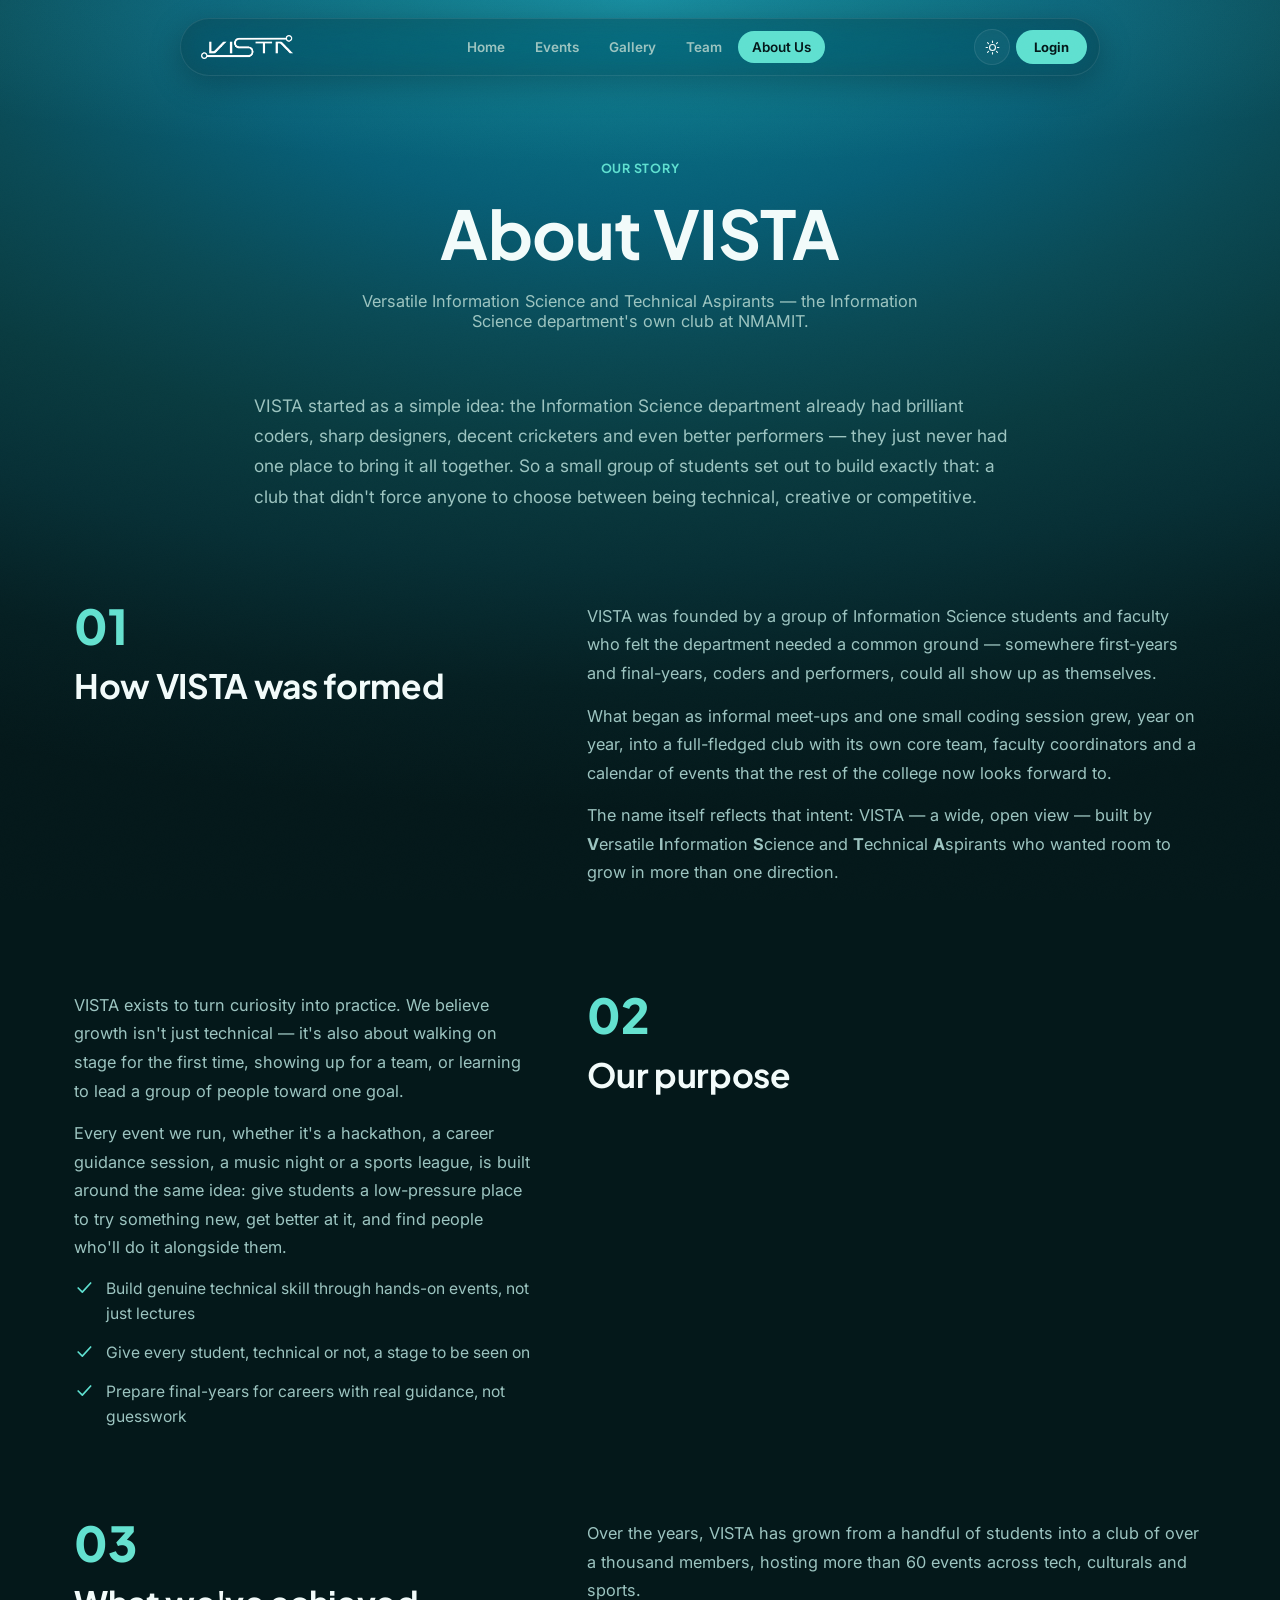
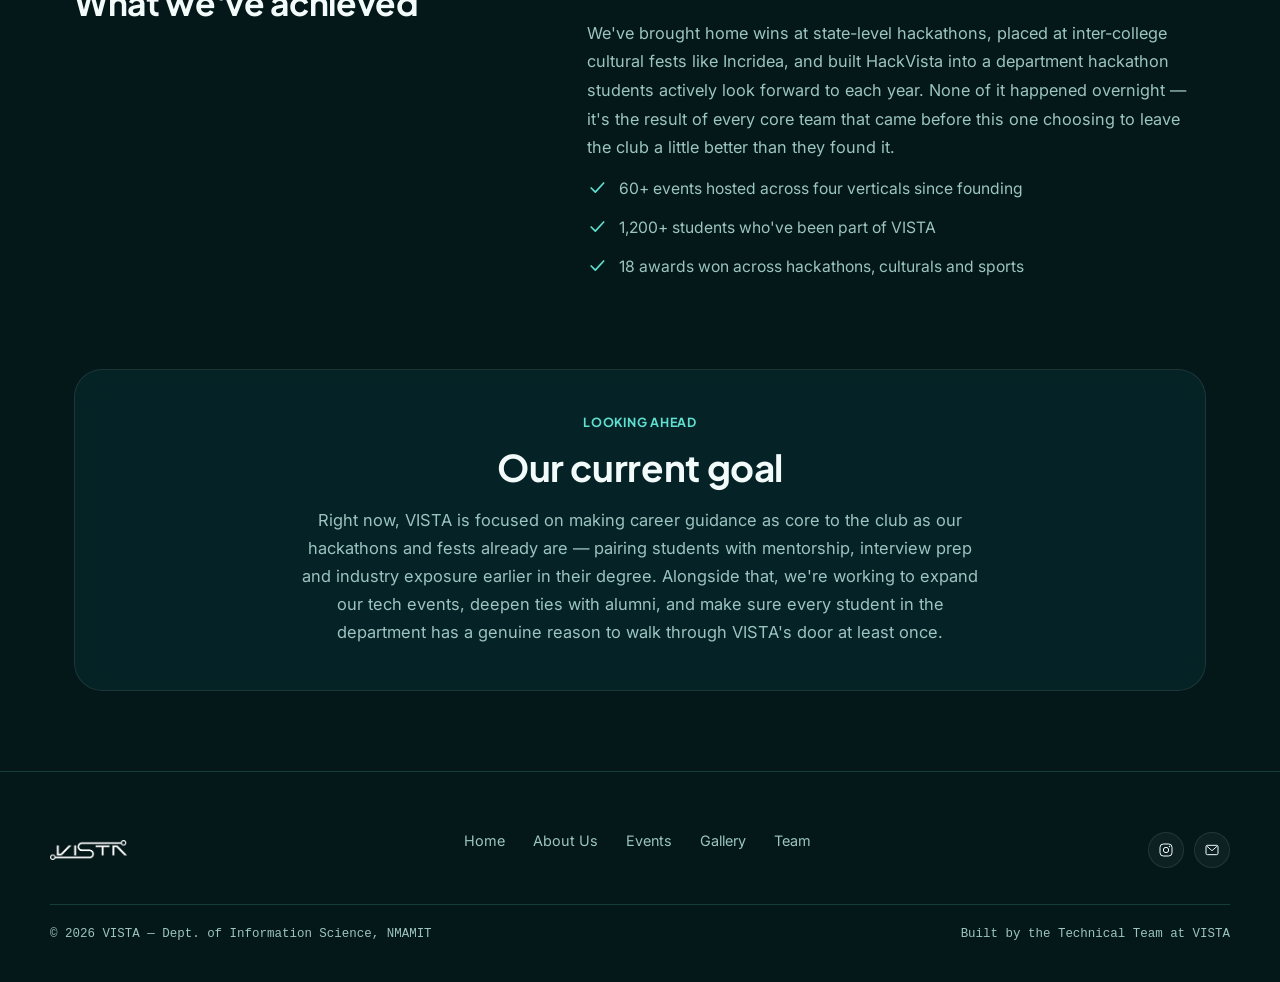
==== commit ac52f108: "frotend upload" ====
--- a/about/index.html
+++ b/about/index.html
@@ -1,5 +1,6 @@
 <!DOCTYPE html>
 <html lang="en" data-theme="dark">
+<script>(function(){var t=localStorage.getItem('vista_theme');if(t)document.documentElement.dataset.theme=t;})();</script>
 <head>
 <meta charset="UTF-8">
 <meta name="viewport" content="width=device-width, initial-scale=1.0">
@@ -27,7 +28,7 @@
       <button class="icon-btn" id="themeToggle" title="Toggle theme">
         <svg id="themeIcon" viewBox="0 0 24 24" fill="none" width="17" height="17"><path d="M12 3v2M12 19v2M5 5l1.4 1.4M17.6 17.6L19 19M3 12h2M19 12h2M5 19l1.4-1.4M17.6 6.4L19 5" stroke="currentColor" stroke-width="1.6" stroke-linecap="round"/><circle cx="12" cy="12" r="4.2" stroke="currentColor" stroke-width="1.6"/></svg>
       </button>
-      <button class="login-btn">Login</button>
+      <a class="login-btn" id="navLoginBtn" href="../login/index.html">Login</a>
       <button class="hamburger" id="hamburger"><span></span></button>
     </div>
   </nav>
@@ -134,6 +135,9 @@
   </div>
 </footer>
 
+<script src="https://cdn.jsdelivr.net/npm/@supabase/supabase-js@2"></script>
+<script src="../js/supabase-client.js"></script>
 <script src="../js/main.js"></script>
+<script src="../js/auth.js"></script>
 </body>
 </html>
--- a/css/styles.css
+++ b/css/styles.css
@@ -103,8 +103,11 @@
 .login-btn{
   padding:9px 18px; border-radius:100px; background:var(--accent); color:var(--bg-deep);
   font-weight:700; font-size:13px; border:none; white-space:nowrap; transition:transform .2s,box-shadow .2s;
+  display:inline-block; text-decoration:none; line-height:1.3;
 }
 .login-btn:hover{transform:translateY(-1px); box-shadow:0 6px 18px rgba(95,224,208,0.35);}
+.login-btn.is-logged-in{background:transparent; color:var(--text-primary); border:1px solid var(--glass-border);}
+.login-btn.is-logged-in:hover{background:rgba(255,255,255,0.06); box-shadow:none;}
 .hamburger{display:none; width:36px; height:36px; border-radius:50%; border:1px solid var(--glass-border); background:rgba(255,255,255,0.04); align-items:center; justify-content:center;}
 .hamburger span{display:block; width:16px; height:1.5px; background:var(--text-primary); position:relative;}
 .hamburger span::before,.hamburger span::after{content:"";position:absolute;left:0;width:16px;height:1.5px;background:var(--text-primary);}
@@ -382,5 +385,158 @@
 .about-goal-card p{color:var(--text-muted); max-width:680px; margin:0 auto; font-size:1.03rem; line-height:1.7;}
 @media(max-width:860px){.about-row{grid-template-columns:1fr;} .about-row.reverse .about-row-media{order:1;} .about-row.reverse .about-row-text{order:2;}}
 
+/* ===== Auth pages (login / forgot password) ===== */
+.auth-wrap{
+  min-height:100vh; display:flex; align-items:center; justify-content:center;
+  padding:150px 24px 90px; position:relative;
+}
+.auth-card{
+  width:100%; max-width:420px; padding:44px 38px; text-align:center; position:relative; z-index:1;
+}
+.auth-card .eyebrow-label{justify-content:center; display:flex;}
+.auth-card h1{font-size:clamp(1.7rem,4vw,2.15rem); margin-bottom:10px;}
+.auth-sub{color:var(--text-muted); font-size:.94rem; line-height:1.5; margin-bottom:32px;}
+.auth-back{
+  display:inline-flex; align-items:center; gap:6px; font-size:.85rem; font-weight:600;
+  color:var(--text-muted); margin-bottom:22px; transition:color .2s;
+}
+.auth-back:hover{color:var(--accent);}
+.auth-back svg{width:14px; height:14px; flex-shrink:0;}
+.auth-form{display:flex; flex-direction:column; gap:18px; text-align:left;}
+.form-group{display:flex; flex-direction:column; gap:7px;}
+.form-group label{font-size:.8rem; font-weight:600; color:var(--text-muted); letter-spacing:.02em;}
+.form-group input{
+  padding:13px 16px; border-radius:14px; border:1px solid var(--border);
+  background:rgba(255,255,255,0.04); color:var(--text-primary);
+  font-family:'Inter',sans-serif; font-size:.95rem; width:100%;
+  transition:border-color .2s, background .2s;
+}
+:root[data-theme="light"] .form-group input{background:rgba(255,255,255,0.65);}
+.form-group input:focus{outline:none; border-color:var(--accent); background:rgba(95,224,208,0.06);}
+.form-group input::placeholder{color:var(--text-muted); opacity:.55;}
+.auth-forgot-row{display:flex; justify-content:flex-end; margin-top:-8px;}
+.auth-forgot-row a{font-size:.82rem; color:var(--accent); font-weight:600;}
+.auth-forgot-row a:hover{text-decoration:underline;}
+.auth-submit{
+  margin-top:4px; padding:14px; border-radius:100px; background:var(--accent); color:var(--bg-deep);
+  font-weight:700; font-size:.95rem; border:none; cursor:pointer; width:100%;
+  transition:transform .2s, box-shadow .2s;
+}
+.auth-submit:hover{transform:translateY(-2px); box-shadow:0 8px 22px rgba(95,224,208,0.32);}
+.auth-submit:disabled{opacity:.6; cursor:not-allowed; transform:none; box-shadow:none;}
+.auth-switch{margin-top:26px; font-size:.88rem; color:var(--text-muted);}
+.auth-switch a{color:var(--accent); font-weight:600;}
+.auth-switch a:hover{text-decoration:underline;}
+.auth-note{
+  margin-top:18px; background:rgba(95,224,208,0.08); border:1px solid var(--border);
+  border-radius:12px; padding:12px 14px; font-size:.83rem; color:var(--text-muted);
+  text-align:left; display:none; align-items:flex-start; gap:9px; line-height:1.5;
+}
+.auth-note.show{display:flex;}
+.auth-note svg{flex-shrink:0; width:16px; height:16px; margin-top:1px; color:var(--accent);}
+.auth-error{
+  font-size:.8rem; color:#FF8A80; margin-top:-10px; display:none;
+}
+.auth-error.show{display:block;}
+
 /* utility */
 .container-pad{padding-left:24px; padding-right:24px;}
+
+/* ===== Event registration button ===== */
+.event-actions{padding:0 24px 24px; margin-top:-6px;}
+.event-register-btn{
+  width:100%; padding:13px; border-radius:100px; background:var(--accent); color:var(--bg-deep);
+  font-weight:700; font-size:.88rem; border:none; cursor:pointer; font-family:inherit;
+  transition:transform .2s, box-shadow .2s, background .2s, color .2s;
+}
+.event-register-btn:hover{transform:translateY(-2px); box-shadow:0 8px 22px rgba(95,224,208,0.3);}
+.event-register-btn.registered{
+  background:rgba(95,224,208,0.12); color:var(--accent); border:1px solid var(--accent);
+  cursor:default; transform:none; box-shadow:none;
+}
+.event-register-btn.registered:hover{transform:none; box-shadow:none;}
+.event-register-btn.pending{
+  background:rgba(255,255,255,0.06); color:var(--text-primary); border:1px solid var(--border);
+}
+.event-register-btn.pending:hover{transform:translateY(-2px); box-shadow:0 8px 22px rgba(95,224,208,0.15);}
+
+/* ===== Modal (registration flow) ===== */
+.modal-overlay{
+  position:fixed; inset:0; z-index:2000; background:rgba(2,10,11,0.72);
+  backdrop-filter:blur(8px); -webkit-backdrop-filter:blur(8px);
+  display:none; align-items:center; justify-content:center; padding:20px;
+}
+.modal-overlay.open{display:flex;}
+.modal-card{
+  width:100%; max-width:440px; max-height:88vh; overflow-y:auto;
+  padding:36px 32px; border-radius:26px; position:relative;
+  background:var(--card-solid); border:1px solid var(--glass-border);
+  box-shadow:0 30px 80px rgba(0,0,0,0.5);
+  animation:modalIn .25s cubic-bezier(.2,.8,.2,1);
+}
+@keyframes modalIn{from{opacity:0; transform:translateY(14px) scale(.97);} to{opacity:1; transform:translateY(0) scale(1);}}
+.modal-close{
+  position:absolute; top:16px; right:16px; width:34px; height:34px; border-radius:50%;
+  border:1px solid var(--glass-border); background:rgba(255,255,255,0.04); color:var(--text-primary);
+  font-size:20px; line-height:1; display:flex; align-items:center; justify-content:center;
+  cursor:pointer; transition:background .2s;
+}
+.modal-close:hover{background:rgba(255,255,255,0.1);}
+.modal-title{font-size:1.35rem; margin:2px 0 8px; line-height:1.25;}
+.modal-sub{color:var(--text-muted); font-size:.9rem; line-height:1.55; margin-bottom:22px;}
+.modal-actions{display:flex; gap:12px; margin-top:6px;}
+.btn-primary{
+  flex:1; padding:14px; border-radius:100px; background:var(--accent); color:var(--bg-deep);
+  font-weight:700; font-size:.92rem; border:none; cursor:pointer; font-family:inherit;
+  transition:transform .2s, box-shadow .2s;
+  text-decoration:none; text-align:center; display:inline-block; line-height:1.3; box-sizing:border-box;
+}
+.btn-primary:hover{transform:translateY(-2px); box-shadow:0 8px 22px rgba(95,224,208,0.32);}
+.btn-secondary{
+  flex:1; padding:14px; border-radius:100px; background:rgba(255,255,255,0.04); color:var(--text-primary);
+  font-weight:700; font-size:.92rem; border:1px solid var(--border); cursor:pointer; font-family:inherit;
+  transition:background .2s;
+}
+.btn-secondary:hover{background:rgba(255,255,255,0.09);}
+
+.reg-tabs{display:flex; gap:4px; background:rgba(255,255,255,0.04); padding:4px; border-radius:100px; margin-bottom:22px;}
+.reg-tab{flex:1; padding:10px; border-radius:100px; text-align:center; font-size:.83rem; font-weight:700; cursor:pointer; color:var(--text-muted); transition:background .2s, color .2s;}
+.reg-tab.active{background:var(--accent); color:var(--bg-deep);}
+
+.team-code-box{
+  display:flex; align-items:center; justify-content:space-between; gap:12px;
+  padding:16px 18px; border-radius:16px; background:rgba(95,224,208,0.08);
+  border:1.5px dashed var(--accent-dim); margin:4px 0 22px;
+}
+.team-code{font-family:'Space Mono',monospace; font-size:1.5rem; font-weight:700; letter-spacing:.14em; color:var(--accent);}
+.copy-btn{
+  padding:9px 16px; border-radius:100px; background:var(--accent); color:var(--bg-deep);
+  font-weight:700; font-size:.76rem; border:none; cursor:pointer; white-space:nowrap; font-family:inherit;
+  transition:transform .2s;
+}
+.copy-btn:hover{transform:translateY(-1px);}
+
+.modal-success-icon{
+  width:58px; height:58px; border-radius:50%; background:rgba(95,224,208,0.12);
+  display:flex; align-items:center; justify-content:center; margin:0 auto 18px;
+}
+.reg-form-note{
+  display:flex; gap:9px; align-items:flex-start; font-size:.82rem; color:var(--text-muted);
+  background:rgba(255,255,255,0.03); border:1px solid var(--border); border-radius:12px;
+  padding:12px 14px; margin-bottom:20px; line-height:1.5;
+}
+.reg-form-note svg{flex-shrink:0; width:16px; height:16px; margin-top:1px; color:var(--accent);}
+
+.member-list{display:flex; flex-direction:column; gap:10px; margin-bottom:20px;}
+.member-row{display:flex; align-items:center; gap:12px; padding:10px 12px; border-radius:14px; background:rgba(255,255,255,0.03); border:1px solid var(--border);}
+.member-avatar{
+  flex-shrink:0; width:36px; height:36px; border-radius:50%; background:rgba(95,224,208,0.14); color:var(--accent);
+  display:flex; align-items:center; justify-content:center; font-weight:700; font-size:.9rem;
+}
+.member-info{display:flex; flex-direction:column; gap:2px; min-width:0;}
+.member-name{font-weight:700; font-size:.9rem; color:var(--text-primary);}
+.member-badge{
+  display:inline-block; margin-left:6px; padding:2px 8px; border-radius:100px; font-size:.62rem; font-weight:700;
+  letter-spacing:.04em; text-transform:uppercase; background:var(--accent); color:var(--bg-deep); vertical-align:middle;
+}
+.member-sub{font-size:.78rem; color:var(--text-muted); white-space:nowrap; overflow:hidden; text-overflow:ellipsis;}
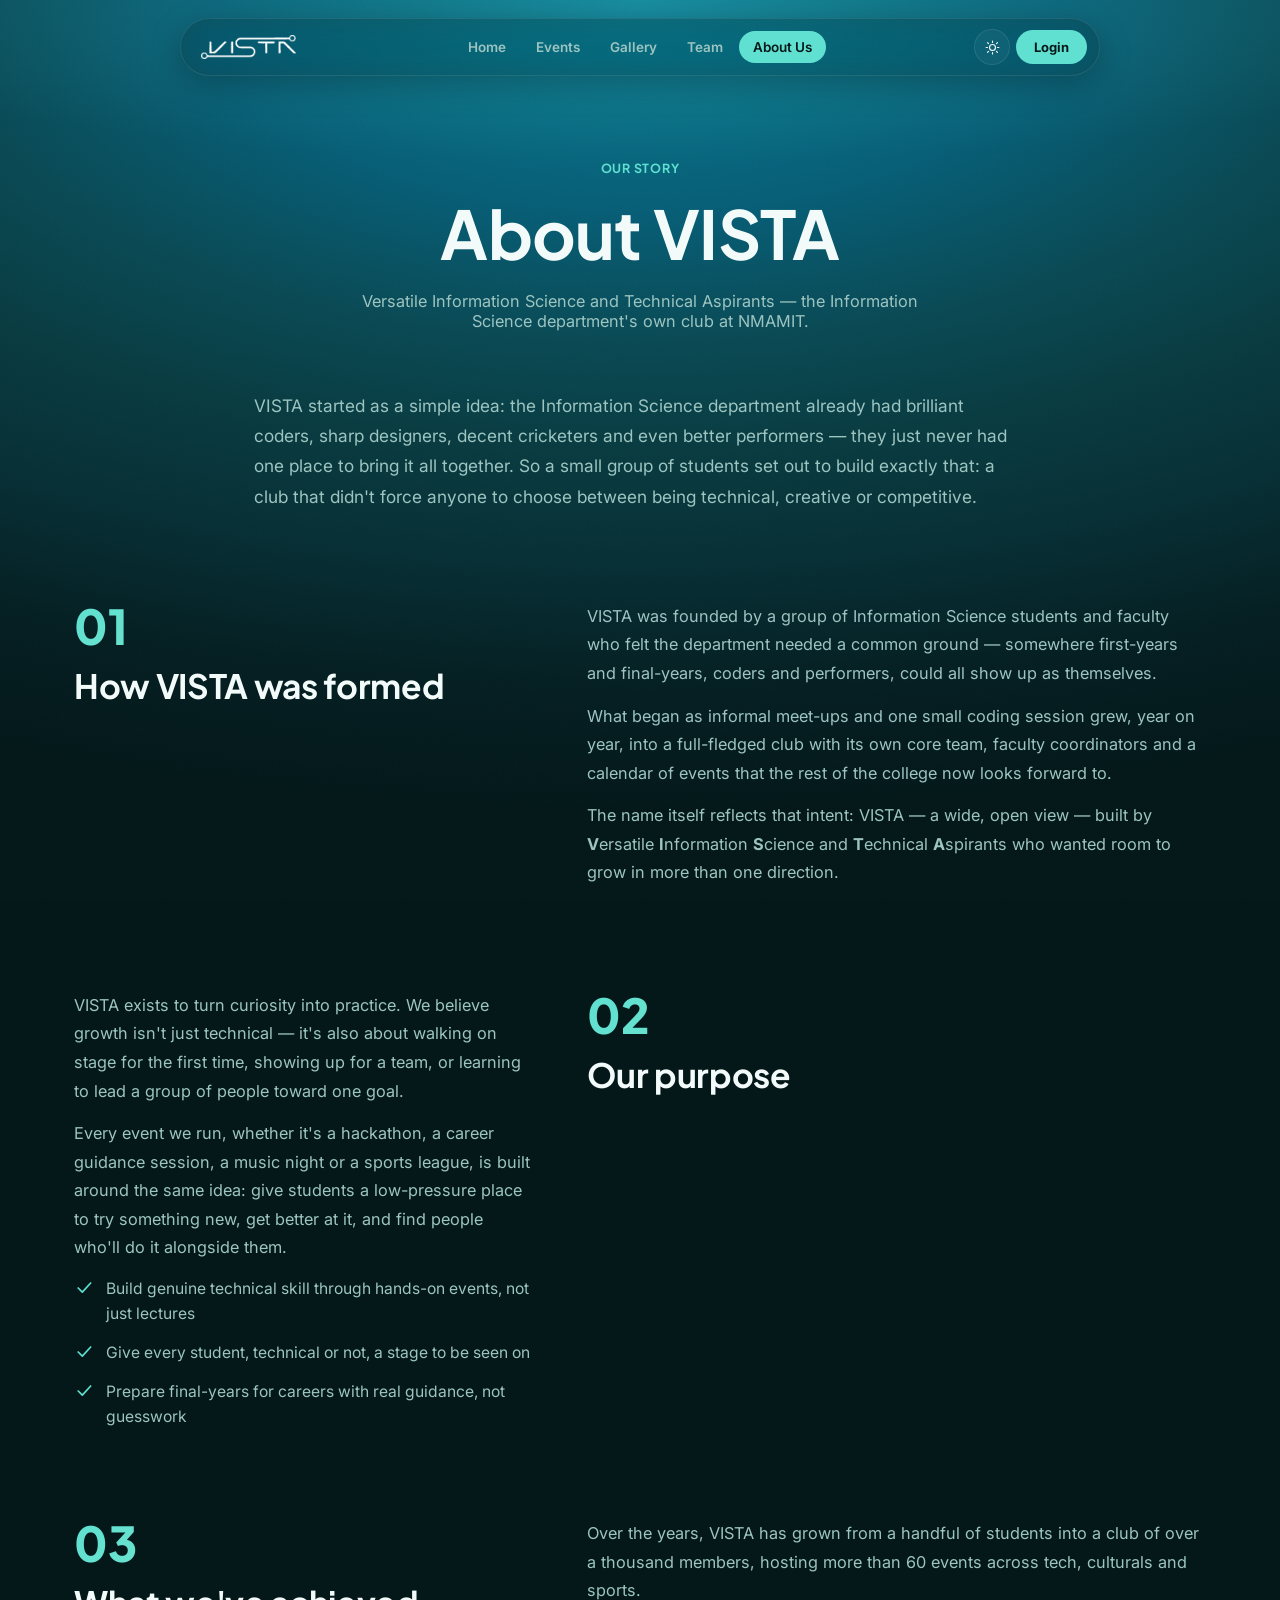
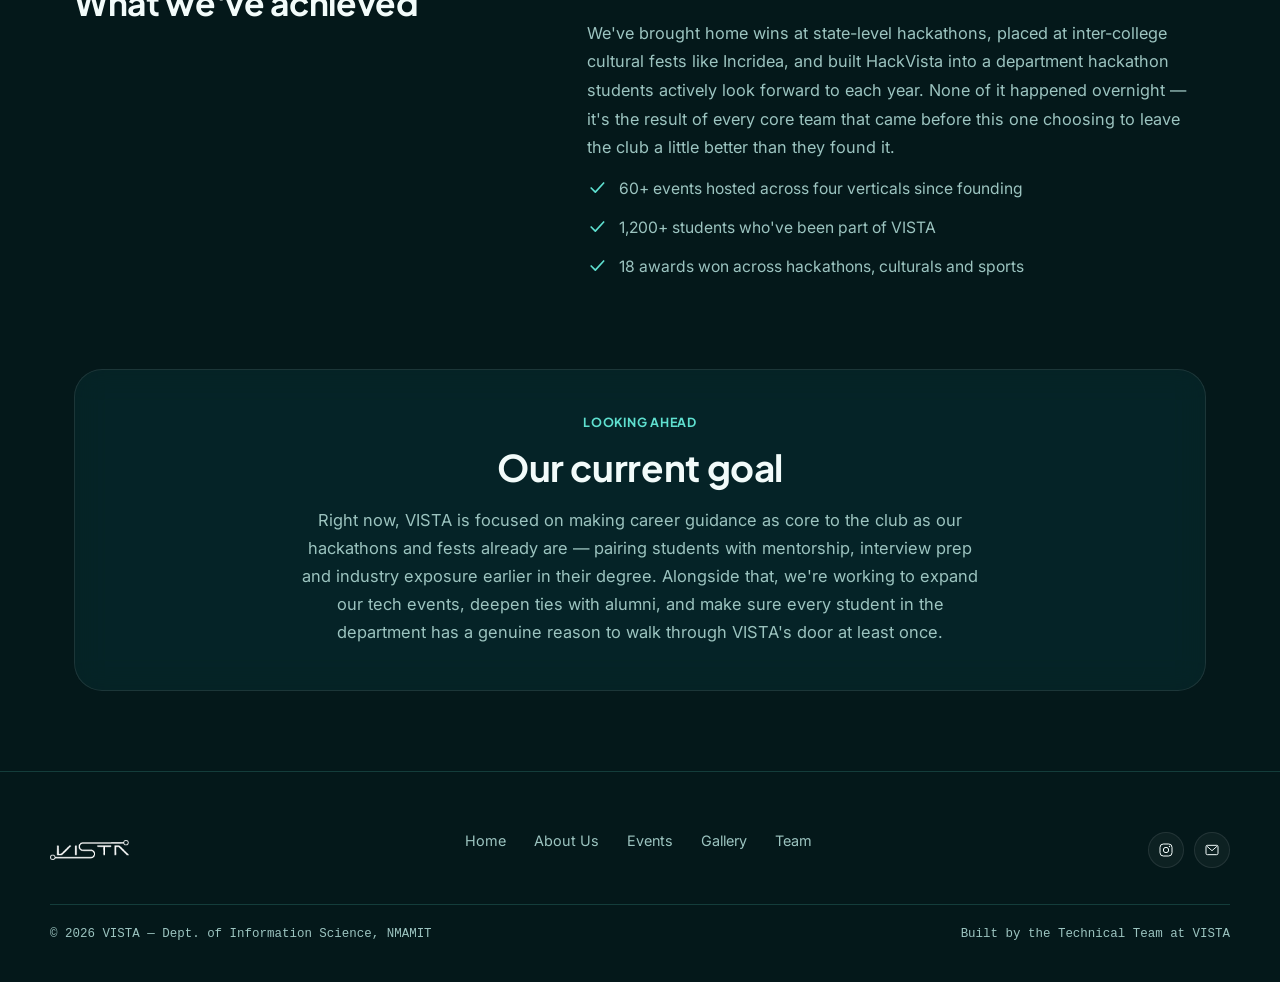
==== commit 95b5413d: "Cache Issues" ====
--- a/about/index.html
+++ b/about/index.html
@@ -8,7 +8,7 @@
 <link rel="preconnect" href="https://fonts.googleapis.com">
 <link rel="preconnect" href="https://fonts.gstatic.com" crossorigin>
 <link href="https://fonts.googleapis.com/css2?family=Plus+Jakarta+Sans:wght@500;600;700;800&family=Inter:wght@400;500;600;700&display=swap" rel="stylesheet">
-<link rel="stylesheet" href="../css/styles.css">
+<link rel="stylesheet" href="../css/styles.css?v=20260822">
 </head>
 <body>
 
@@ -136,8 +136,8 @@
 </footer>
 
 <script src="https://cdn.jsdelivr.net/npm/@supabase/supabase-js@2"></script>
-<script src="../js/supabase-client.js"></script>
-<script src="../js/main.js"></script>
-<script src="../js/auth.js"></script>
+<script src="../js/supabase-client.js?v=20260822"></script>
+<script src="../js/main.js?v=20260822"></script>
+<script src="../js/auth.js?v=20260822"></script>
 </body>
 </html>
--- a/css/styles.css
+++ b/css/styles.css
@@ -405,14 +405,26 @@
 .auth-form{display:flex; flex-direction:column; gap:18px; text-align:left;}
 .form-group{display:flex; flex-direction:column; gap:7px;}
 .form-group label{font-size:.8rem; font-weight:600; color:var(--text-muted); letter-spacing:.02em;}
-.form-group input{
+.form-group input,
+.form-group select{
   padding:13px 16px; border-radius:14px; border:1px solid var(--border);
   background:rgba(255,255,255,0.04); color:var(--text-primary);
   font-family:'Inter',sans-serif; font-size:.95rem; width:100%;
   transition:border-color .2s, background .2s;
 }
-:root[data-theme="light"] .form-group input{background:rgba(255,255,255,0.65);}
-.form-group input:focus{outline:none; border-color:var(--accent); background:rgba(95,224,208,0.06);}
+.form-group select{
+  appearance:none; -webkit-appearance:none; -moz-appearance:none;
+  background-image:url("data:image/svg+xml,%3Csvg xmlns='http://www.w3.org/2000/svg' width='14' height='14' viewBox='0 0 24 24' fill='none' stroke='%237a8b93' stroke-width='2' stroke-linecap='round' stroke-linejoin='round'%3E%3Cpolyline points='6 9 12 15 18 9'%3E%3C/polyline%3E%3C/svg%3E");
+  background-repeat:no-repeat; background-position:right 14px center; padding-right:40px;
+  cursor:pointer;
+}
+.form-group select option{background:var(--bg-deep); color:var(--text-primary);}
+:root[data-theme="light"] .form-group input,
+:root[data-theme="light"] .form-group select{background-color:rgba(255,255,255,0.65);}
+:root[data-theme="light"] .form-group select{background-image:url("data:image/svg+xml,%3Csvg xmlns='http://www.w3.org/2000/svg' width='14' height='14' viewBox='0 0 24 24' fill='none' stroke='%23333' stroke-width='2' stroke-linecap='round' stroke-linejoin='round'%3E%3Cpolyline points='6 9 12 15 18 9'%3E%3C/polyline%3E%3C/svg%3E"); background-repeat:no-repeat; background-position:right 14px center;}
+:root[data-theme="light"] .form-group select option{background:#fff; color:#111;}
+.form-group input:focus,
+.form-group select:focus{outline:none; border-color:var(--accent); background-color:rgba(95,224,208,0.06);}
 .form-group input::placeholder{color:var(--text-muted); opacity:.55;}
 .auth-forgot-row{display:flex; justify-content:flex-end; margin-top:-8px;}
 .auth-forgot-row a{font-size:.82rem; color:var(--accent); font-weight:600;}
@@ -540,3 +552,211 @@
   letter-spacing:.04em; text-transform:uppercase; background:var(--accent); color:var(--bg-deep); vertical-align:middle;
 }
 .member-sub{font-size:.78rem; color:var(--text-muted); white-space:nowrap; overflow:hidden; text-overflow:ellipsis;}
+
+/* ===== Profile page ===== */
+.profile-card{max-width:560px;}
+.profile-header{display:flex; align-items:center; gap:18px; text-align:left; margin-bottom:8px;}
+.profile-avatar-wrap{position:relative; flex-shrink:0;}
+.profile-avatar{
+  width:76px; height:76px; border-radius:50%; object-fit:cover; display:block;
+  background:rgba(95,224,208,0.14); color:var(--accent);
+  align-items:center; justify-content:center;
+  font-weight:800; font-size:1.6rem; border:2px solid var(--border);
+}
+div.profile-avatar{display:flex;}
+.profile-avatar-edit{
+  position:absolute; bottom:-2px; right:-2px; width:26px; height:26px; border-radius:50%;
+  background:var(--accent); color:var(--bg-deep); border:2px solid var(--card-solid);
+  display:flex; align-items:center; justify-content:center; cursor:pointer;
+  font-size:.7rem; transition:transform .2s;
+}
+.profile-avatar-edit:hover{transform:scale(1.08);}
+.profile-avatar-edit input{
+  position:absolute; width:1px; height:1px; padding:0; margin:-1px; overflow:hidden;
+  clip:rect(0,0,0,0); white-space:nowrap; border:0;
+}
+.profile-heading{min-width:0;}
+.profile-heading h1{font-size:1.5rem; margin:0 0 4px; line-height:1.2;}
+.profile-heading .auth-sub{margin:0; font-size:.85rem;}
+.role-badge{
+  display:inline-block; margin-top:6px; padding:3px 10px; border-radius:100px; font-size:.65rem; font-weight:700;
+  letter-spacing:.04em; text-transform:uppercase; background:rgba(95,224,208,0.12); color:var(--accent);
+  border:1px solid var(--accent-dim);
+}
+.profile-info-grid{display:grid; grid-template-columns:1fr 1fr; gap:10px; margin:22px 0 8px; text-align:left;}
+.profile-info-grid .info-cell{
+  padding:12px 14px; border-radius:14px; background:rgba(255,255,255,0.03); border:1px solid var(--border);
+  min-width:0;
+}
+.profile-info-grid .info-cell.span-2{grid-column:1/-1;}
+.info-cell .info-label{font-size:.72rem; font-weight:600; color:var(--text-muted); display:block; margin-bottom:3px;}
+.info-cell .info-value{font-size:.92rem; color:var(--text-primary); font-weight:600; word-break:break-word;}
+.profile-section-title{font-size:.78rem; font-weight:700; letter-spacing:.04em; text-transform:uppercase; color:var(--text-muted); text-align:left; margin:26px 0 10px;}
+.reg-row{
+  display:flex; align-items:center; justify-content:space-between; gap:12px;
+  padding:12px 14px; border-radius:14px; background:rgba(255,255,255,0.03); border:1px solid var(--border);
+  margin-bottom:8px; text-align:left;
+}
+.reg-row .reg-row-name{font-weight:700; font-size:.9rem;}
+.reg-row .reg-row-sub{font-size:.76rem; color:var(--text-muted); margin-top:2px;}
+.reg-status{
+  flex-shrink:0; padding:4px 10px; border-radius:100px; font-size:.68rem; font-weight:700;
+  text-transform:uppercase; letter-spacing:.03em; white-space:nowrap;
+}
+.reg-status.finalized{background:rgba(95,224,208,0.14); color:var(--accent);}
+.reg-status.pending{background:rgba(255,200,90,0.14); color:#FFC85A;}
+.empty-note{font-size:.85rem; color:var(--text-muted); text-align:left; padding:6px 2px;}
+.avatar-edit-hint{font-size:.72rem; color:var(--text-muted); margin:-4px 0 14px; text-align:left;}
+
+/* ===================================================================
+   Admin dashboard
+   =================================================================== */
+.admin-shell{max-width:1180px; margin:0 auto; padding:0 24px 100px;}
+
+.admin-tabs{
+  display:flex; gap:6px; margin-bottom:22px;
+  background:var(--glass-bg);
+  border:1px solid var(--glass-border);
+  backdrop-filter:blur(16px) saturate(160%);
+  -webkit-backdrop-filter:blur(16px) saturate(160%);
+  border-radius:14px; padding:6px; width:fit-content;
+}
+.admin-tab{
+  border:none; background:transparent; color:var(--text-muted);
+  font-family:'Plus Jakarta Sans',sans-serif; font-weight:600; font-size:.9rem;
+  padding:10px 20px; border-radius:9px; cursor:pointer;
+  transition:background .2s ease,color .2s ease;
+}
+.admin-tab:hover{color:var(--text-primary);}
+.admin-tab.active{background:var(--accent); color:var(--bg-deep);}
+
+.admin-tab-content{min-height:200px;}
+
+.admin-toolbar{
+  display:flex; align-items:center; gap:12px; flex-wrap:wrap;
+  margin-bottom:18px;
+}
+.admin-toolbar .admin-filter{margin-left:0;}
+.admin-toolbar > *:last-child{margin-left:auto;}
+
+.admin-filter{
+  background:var(--card);
+  border:1px solid var(--border);
+  color:var(--text-primary);
+  font-family:'Inter',sans-serif; font-size:.88rem;
+  padding:10px 14px; border-radius:10px;
+  outline:none; min-width:160px;
+}
+.admin-filter:focus{border-color:var(--accent);}
+:root[data-theme="light"] .admin-filter{background-color:rgba(255,255,255,0.65);}
+
+.admin-view-toggle{display:flex; gap:6px; background:var(--card); border:1px solid var(--border); border-radius:10px; padding:4px;}
+.admin-view-toggle button{
+  border:none; background:transparent; color:var(--text-muted);
+  font-family:'Plus Jakarta Sans',sans-serif; font-weight:600; font-size:.82rem;
+  padding:8px 14px; border-radius:7px; cursor:pointer; transition:background .2s ease,color .2s ease;
+}
+.admin-view-toggle button.active{background:var(--accent); color:var(--bg-deep);}
+.admin-view-toggle button:hover:not(.active){color:var(--text-primary);}
+
+/* table */
+.table-wrap{
+  background:var(--glass-bg);
+  border:1px solid var(--glass-border);
+  backdrop-filter:blur(16px) saturate(160%);
+  -webkit-backdrop-filter:blur(16px) saturate(160%);
+  border-radius:18px;
+  overflow-x:auto;
+}
+.admin-table{width:100%; border-collapse:collapse; font-size:.87rem; white-space:nowrap;}
+.admin-table th{
+  text-align:left; font-family:'Plus Jakarta Sans',sans-serif; font-weight:700;
+  font-size:.72rem; letter-spacing:.06em; text-transform:uppercase;
+  color:var(--text-muted); padding:16px 18px; border-bottom:1px solid var(--border);
+}
+.admin-table td{padding:14px 18px; border-bottom:1px solid var(--border); color:var(--text-primary); vertical-align:middle;}
+.admin-table tbody tr:last-child td{border-bottom:none;}
+.admin-table tbody tr:hover{background:rgba(255,255,255,0.03);}
+.admin-table td .empty-note{white-space:normal;}
+
+.admin-row-actions{display:flex; gap:8px; white-space:nowrap;}
+
+.admin-status-select{
+  background:var(--card); border:1px solid var(--border); color:var(--text-primary);
+  font-family:'Inter',sans-serif; font-size:.82rem; padding:7px 10px; border-radius:8px; outline:none; cursor:pointer;
+}
+.admin-status-select:focus{border-color:var(--accent);}
+.admin-status-select:disabled{opacity:.45; cursor:not-allowed;}
+:root[data-theme="light"] .admin-status-select{background-color:rgba(255,255,255,0.7);}
+
+.admin-inline-fields{display:grid; grid-template-columns:1fr 1fr; gap:14px;}
+
+/* buttons */
+.btn-sm{
+  border:1px solid var(--border); background:transparent; color:var(--text-primary);
+  font-family:'Plus Jakarta Sans',sans-serif; font-weight:600; font-size:.78rem;
+  padding:7px 14px; border-radius:8px; cursor:pointer; transition:background .2s ease,border-color .2s ease;
+}
+.btn-sm:hover{background:rgba(255,255,255,0.08); border-color:var(--accent);}
+.btn-danger{color:#ff8a8a; border-color:rgba(255,110,110,0.35);}
+.btn-danger:hover{background:rgba(255,90,90,0.12); border-color:#ff8a8a;}
+
+/* status pills */
+.pill{
+  display:inline-flex; align-items:center; gap:6px;
+  font-family:'Plus Jakarta Sans',sans-serif; font-weight:700; font-size:.72rem;
+  letter-spacing:.02em; padding:5px 12px; border-radius:100px;
+}
+.pill::before{content:""; width:6px; height:6px; border-radius:50%; background:currentColor;}
+.pill-open{color:var(--accent-2); background:rgba(143,233,201,0.12);}
+.pill-closed{color:#ff9a9a; background:rgba(255,110,110,0.12);}
+.pill-finalized{color:var(--accent-2); background:rgba(143,233,201,0.12);}
+.pill-pending{color:#f0c674; background:rgba(240,198,116,0.14);}
+.pill-cancelled{color:#ff9a9a; background:rgba(255,110,110,0.12);}
+
+/* ---- grouped ("by event") registrations view ---- */
+.event-group{
+  background:var(--glass-bg);
+  border:1px solid var(--glass-border);
+  backdrop-filter:blur(16px) saturate(160%);
+  -webkit-backdrop-filter:blur(16px) saturate(160%);
+  border-radius:18px;
+  padding:22px 24px;
+  margin-bottom:18px;
+}
+.event-group-header{
+  display:flex; align-items:center; justify-content:space-between; flex-wrap:wrap; gap:12px;
+  padding-bottom:16px; margin-bottom:16px; border-bottom:1px solid var(--border);
+}
+.event-group-title{display:flex; align-items:center; gap:12px; flex-wrap:wrap;}
+.event-group-title h3{font-size:1.15rem; font-weight:700;}
+.event-group-meta{color:var(--text-muted); font-size:.82rem; margin-top:4px;}
+.event-group-stats{display:flex; gap:22px; flex-wrap:wrap;}
+.event-group-stat{text-align:right;}
+.event-group-stat .num{font-family:'Plus Jakarta Sans',sans-serif; font-weight:800; font-size:1.3rem; color:var(--accent); line-height:1;}
+.event-group-stat .label{font-size:.7rem; color:var(--text-muted); text-transform:uppercase; letter-spacing:.05em; margin-top:3px;}
+
+.team-card{
+  background:var(--card); border:1px solid var(--border); border-radius:14px;
+  padding:16px 18px; margin-bottom:12px;
+}
+.team-card:last-child{margin-bottom:0;}
+.team-card-header{display:flex; align-items:center; justify-content:space-between; flex-wrap:wrap; gap:10px; margin-bottom:12px;}
+.team-card-header h4{font-size:.98rem; font-weight:700;}
+.team-card-header .mono{color:var(--text-muted); font-size:.8rem; margin-left:8px;}
+
+.member-list{display:flex; flex-direction:column; gap:8px;}
+.member-row{
+  display:flex; align-items:center; justify-content:space-between; gap:12px; flex-wrap:wrap;
+  padding:9px 12px; background:rgba(255,255,255,0.03); border-radius:9px; font-size:.85rem;
+}
+.member-row .member-name{font-weight:600; display:flex; align-items:center; gap:8px;}
+.member-row .member-sub{color:var(--text-muted); font-size:.8rem;}
+.member-leader-badge{
+  font-size:.65rem; font-weight:700; letter-spacing:.04em; text-transform:uppercase;
+  color:var(--accent); background:rgba(95,224,208,0.12); padding:2px 8px; border-radius:100px;
+}
+
+.solo-list{display:flex; flex-direction:column; gap:8px;}
+
+.admin-empty-event{color:var(--text-muted); font-size:.85rem; padding:8px 2px;}
